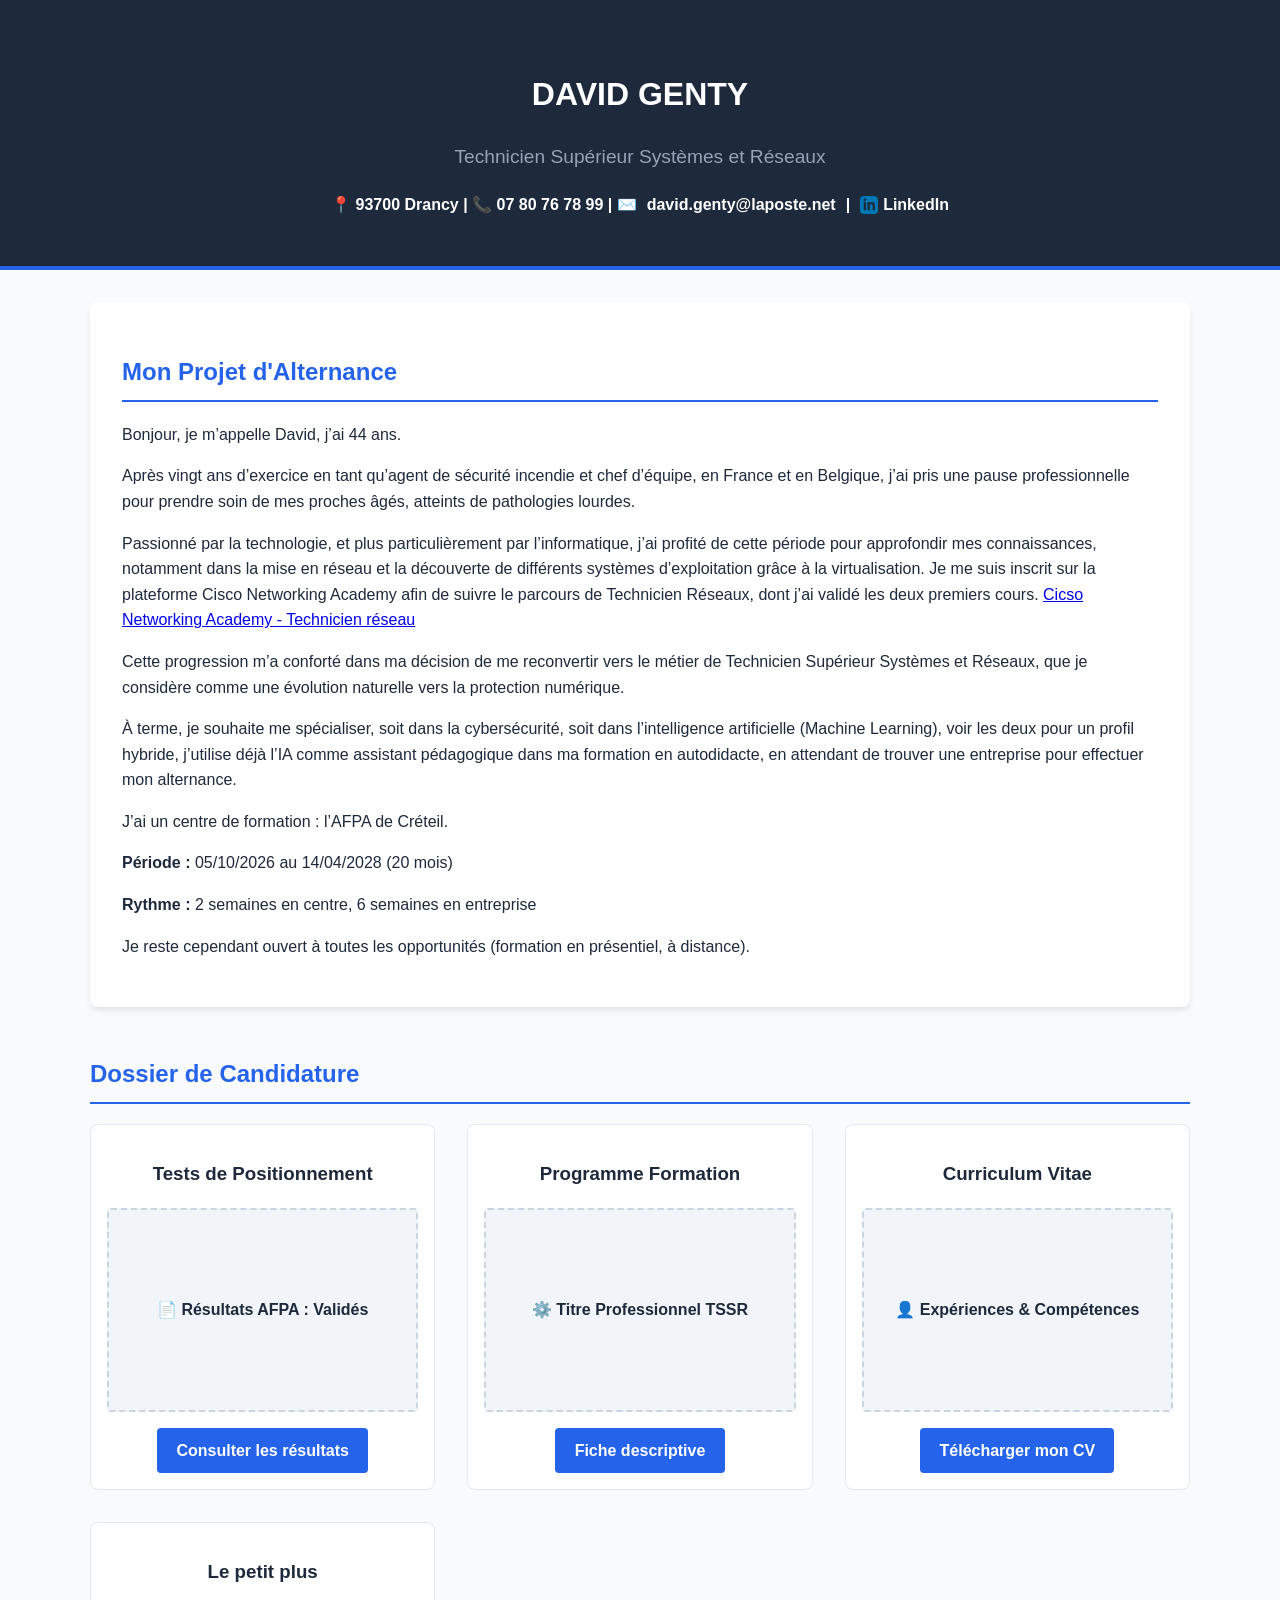
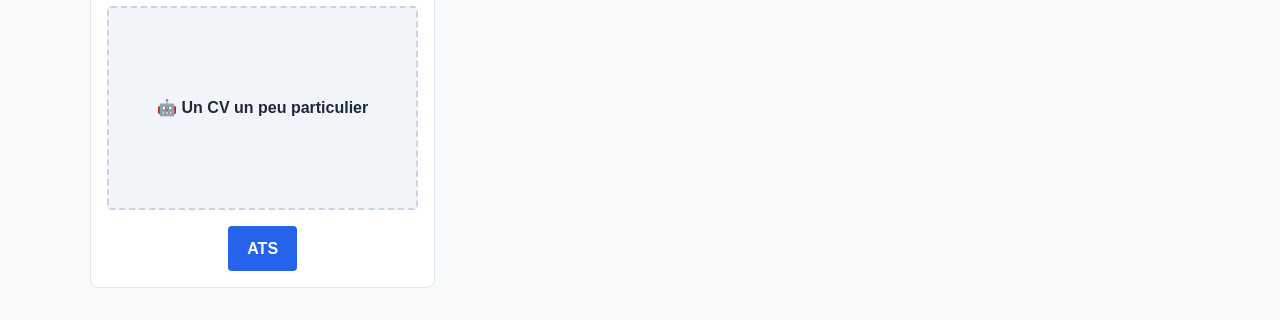
==== index.html @ 815acfaa "Update index.html" ====
<!DOCTYPE html>
<html lang="fr">
<head>
    <meta charset="UTF-8">
    <meta name="viewport" content="width=device-width, initial-scale=1.0">
    <title>David GENTY - Candidature Alternance TSSR</title>
    <style>
        :root {
            --primary: #2563eb;
            --dark: #1e293b;
            --light: #f8fafc;
            --accent: #10b981;
        }
        body { font-family: 'Segoe UI', sans-serif; background-color: var(--light); color: var(--dark); margin: 0; line-height: 1.6; }
        header { background: var(--dark); color: white; padding: 3rem 1rem; text-align: center; border-bottom: 4px solid var(--primary); }
        .container { max-width: 1100px; margin: auto; padding: 2rem; }
        .tagline { font-size: 1.2rem; color: #94a3b8; }
        
        .intro { background: white; padding: 2rem; border-radius: 8px; box-shadow: 0 4px 6px -1px rgba(0,0,0,0.1); margin-bottom: 3rem; }
        h2 { color: var(--primary); border-bottom: 2px solid var(--primary); padding-bottom: 0.5rem; }

        /* Section Documents */
        .docs-grid { display: grid; grid-template-columns: repeat(auto-fit, minmax(300px, 1fr)); gap: 2rem; }
        .doc-card { background: white; padding: 1rem; border-radius: 8px; border: 1px solid #e2e8f0; text-align: center; transition: transform 0.3s; }
        .doc-card:hover { transform: translateY(-5px); }
        .preview-box { background: #f1f5f9; height: 200px; display: flex; align-items: center; justify-content: center; margin-bottom: 1rem; border: 2px dashed #cbd5e1; border-radius: 4px; }
        .btn { display: inline-block; background: var(--primary); color: white; padding: 0.6rem 1.2rem; text-decoration: none; border-radius: 4px; font-weight: bold; }
        
        .contact-info { margin-top: 1rem; font-weight: bold; display: flex; align-items: center; justify-content: center; gap: 10px; flex-wrap: wrap; }
        .contact-info a { color: white; text-decoration: none; display: flex; align-items: center; gap: 5px; }
    </style>
</head>
<body>

<header>
    <h1>DAVID GENTY </h1>
    <p class="tagline">Technicien Supérieur Systèmes et Réseaux </p>
    <div class="contact-info">
        📍 93700 Drancy | 📞 07 80 76 78 99 | ✉️ <a href="mailto:david.genty@laposte.net">david.genty@laposte.net </a> | 
        <a href="https://www.linkedin.com/in/david-genty-343a67324" target="_blank">
            <svg xmlns="http://www.w3.org/2000/svg" width="18" height="18" viewBox="0 0 24 24" fill="#0077b5"><path d="M19 0h-14c-2.761 0-5 2.239-5 5v14c0 2.761 2.239 5 5 5h14c2.762 0 5-2.239 5-5v-14c0-2.761-2.238-5-5-5zm-11 19h-3v-11h3v11zm-1.5-12.268c-.966 0-1.75-.79-1.75-1.764s.784-1.764 1.75-1.764 1.75.79 1.75 1.764-.783 1.764-1.75 1.764zm13.5 12.268h-3v-5.604c0-3.368-4-3.113-4 0v5.604h-3v-11h3v1.765c1.396-2.586 7-2.777 7 2.476v6.759z"/></svg>
            LinkedIn
        </a>
    </div>
</header>

<div class="container">
    <section class="intro">
        <h2>Mon Projet d'Alternance</h2>
        <p>
           Bonjour, je m’appelle David, j’ai 44 ans. 
            <p>Après vingt ans d’exercice en tant qu’agent de sécurité incendie et chef d’équipe, en France et en Belgique, j’ai pris une pause professionnelle pour prendre soin de mes proches âgés, atteints de pathologies lourdes.</p>

            <p>Passionné par la technologie, et plus particulièrement par l’informatique, j’ai profité de cette période pour approfondir mes connaissances, notamment dans la mise en réseau et la découverte de différents systèmes d’exploitation grâce à la virtualisation.
            Je me suis inscrit sur la plateforme Cisco Networking Academy afin de suivre le parcours de Technicien Réseaux, dont j’ai validé les deux premiers cours. <a href="https://www.netacad.com/fr/career-paths/network-technician?courseLang=fr-FR" target="_blank">Cicso Networking Academy - Technicien réseau</a>
            <p>Cette progression m’a conforté dans ma décision de me reconvertir vers le métier de Technicien Supérieur Systèmes et Réseaux, que je considère comme une évolution naturelle vers la protection numérique.</p>

            <p>À terme, je souhaite me spécialiser, soit dans la cybersécurité, soit dans l’intelligence artificielle (Machine Learning), voir les deux pour un profil hybride, j’utilise déjà l’IA comme assistant pédagogique dans ma formation en autodidacte, en attendant de trouver une entreprise pour effectuer mon alternance.</p> 
            <p>J’ai un centre de formation : l’AFPA de Créteil.</p>
        </p>
        <p><strong>Période :</strong> 05/10/2026 au 14/04/2028 (20 mois) </p>
        <p><strong>Rythme :</strong> 2 semaines en centre, 6 semaines en entreprise </p>

        <p>Je reste cependant ouvert à toutes les opportunités (formation en présentiel, à distance).</p> 
        
    </section>

    <h2>Dossier de Candidature</h2>
    <div class="docs-grid">
        <div class="doc-card">
            <h3>Tests de Positionnement</h3>
            <div class="preview-box">
                <p>📄 <strong>Résultats AFPA : Validés</strong><br> </p>
            </div>
            <a href="Rapport_identification_compétences.pdf" class="btn">Consulter les résultats</a>
        </div>

        <div class="doc-card">
            <h3>Programme Formation</h3>
            <div class="preview-box">
                <p>⚙️ <strong>Titre Professionnel TSSR</strong><br></p>
            </div>
            <a href="FICHE_PRODUIT_ALTERNANCE_15616.pdf" class="btn">Fiche descriptive</a>
        </div>

        <div class="doc-card">
            <h3>Curriculum Vitae</h3>
            <div class="preview-box">
                <p>👤 <strong>Expériences & Compétences</strong><br></p>
            </div>
            <a href="CV_Genty_David.pdf" class="btn">Télécharger mon CV</a>
        </div>

        <div class="doc-card">
            <h3>Le petit plus</h3>
            <div class="preview-box">
                <p>🤖 <strong>Un CV un peu particulier</strong><br></p>
            </div>
            <a href="Cv_particulier.html" class="btn">ATS</a>
        </div>

    </div>
</div>

</body>
</html>
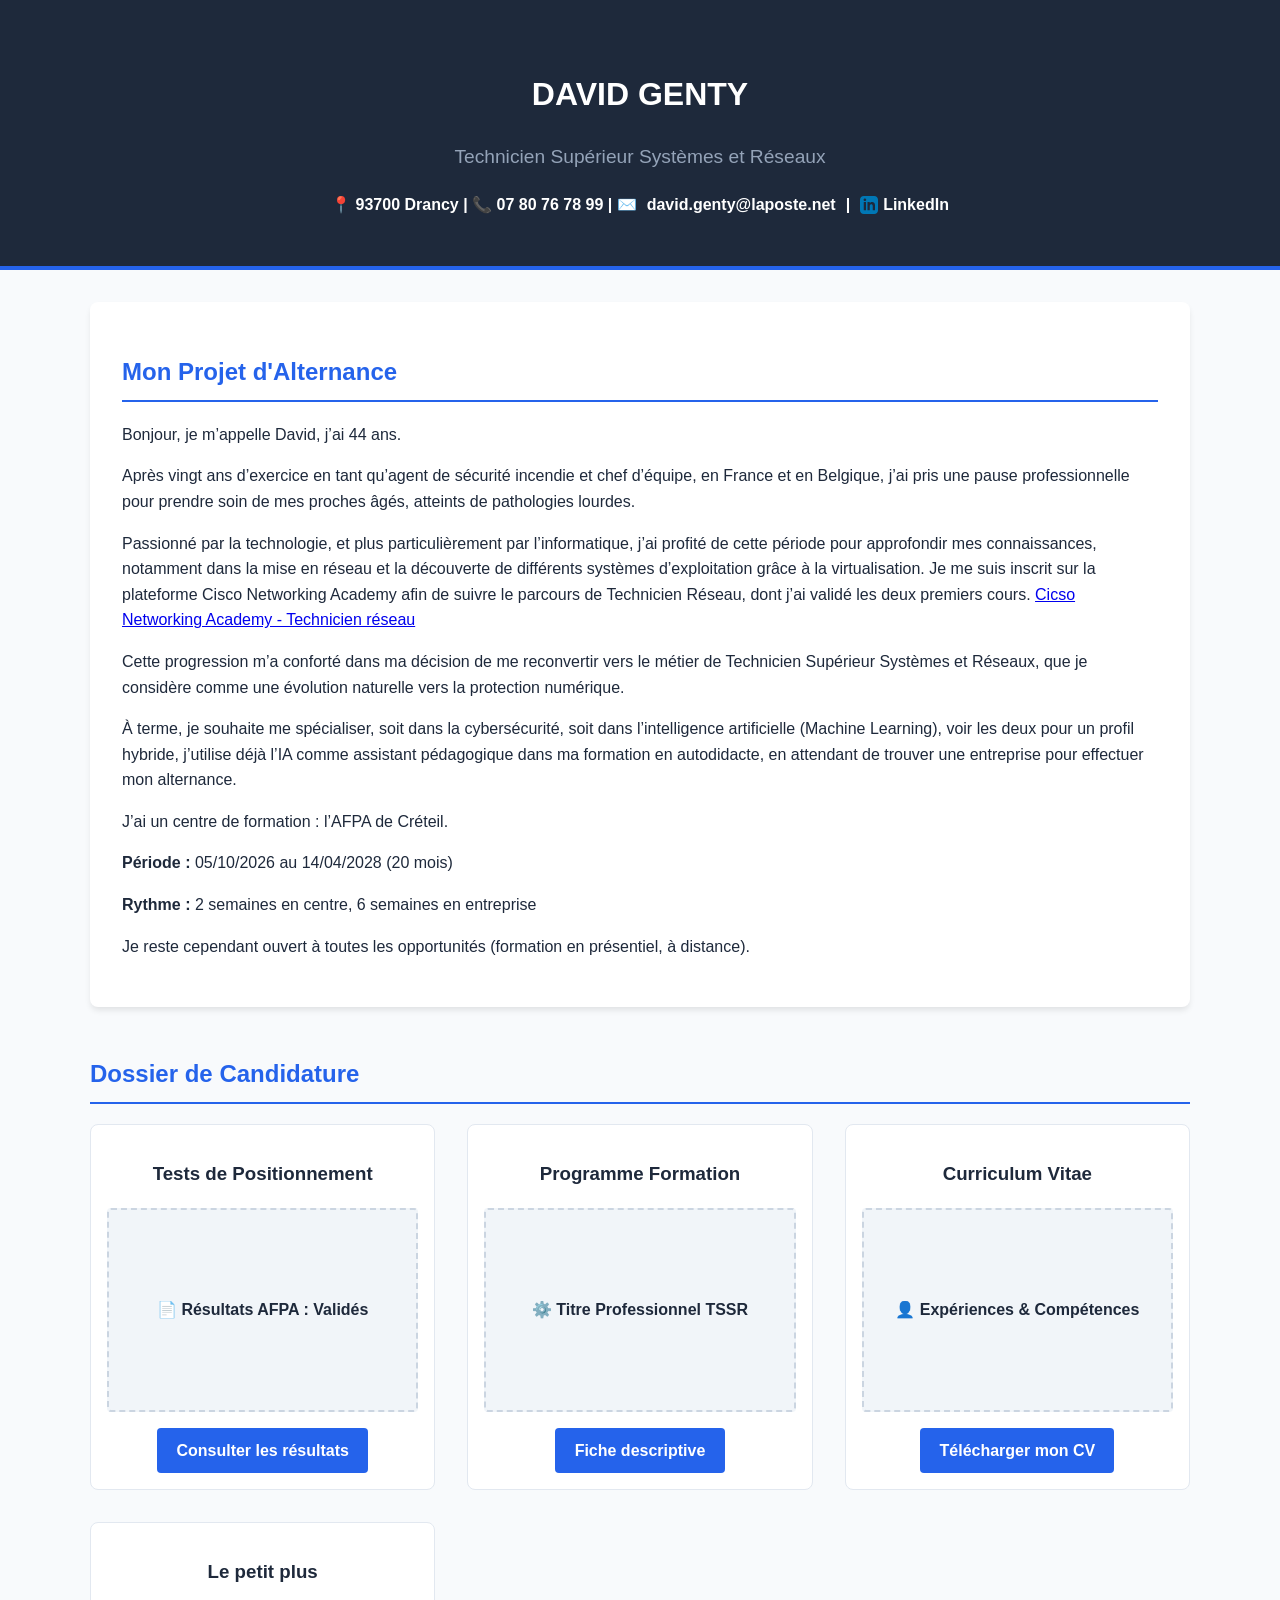
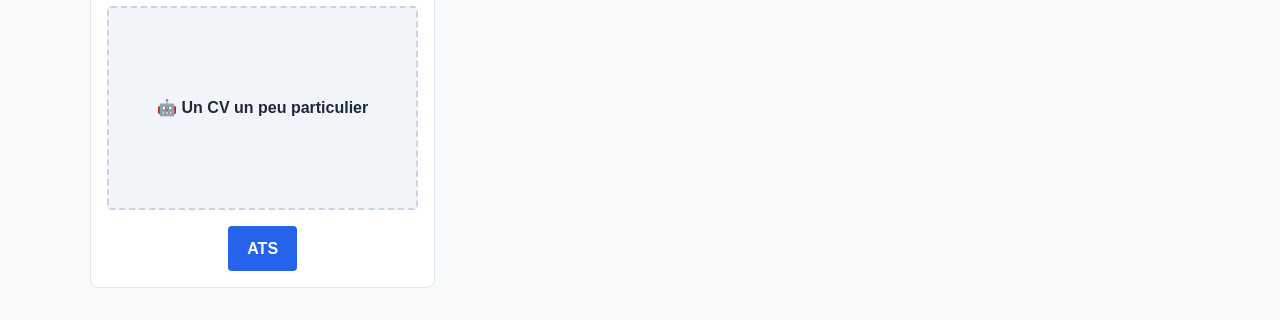
==== commit 04760935: "Fix HTML encoding issues in index.html" ====
--- a/index.html
+++ b/index.html
@@ -52,7 +52,7 @@
             <p>Après vingt ans d’exercice en tant qu’agent de sécurité incendie et chef d’équipe, en France et en Belgique, j’ai pris une pause professionnelle pour prendre soin de mes proches âgés, atteints de pathologies lourdes.</p>
 
             <p>Passionné par la technologie, et plus particulièrement par l’informatique, j’ai profité de cette période pour approfondir mes connaissances, notamment dans la mise en réseau et la découverte de différents systèmes d’exploitation grâce à la virtualisation.
-            Je me suis inscrit sur la plateforme Cisco Networking Academy afin de suivre le parcours de Technicien Réseaux, dont j’ai validé les deux premiers cours. <a href="https://www.netacad.com/fr/career-paths/network-technician?courseLang=fr-FR" target="_blank">Cicso Networking Academy - Technicien réseau</a>
+            Je me suis inscrit sur la plateforme Cisco Networking Academy afin de suivre le parcours de Technicien Réseau, dont j’ai validé les deux premiers cours. <a href="https://www.netacad.com/fr/career-paths/network-technician?courseLang=fr-FR" target="_blank">Cicso Networking Academy - Technicien réseau</a>
             <p>Cette progression m’a conforté dans ma décision de me reconvertir vers le métier de Technicien Supérieur Systèmes et Réseaux, que je considère comme une évolution naturelle vers la protection numérique.</p>
 
             <p>À terme, je souhaite me spécialiser, soit dans la cybersécurité, soit dans l’intelligence artificielle (Machine Learning), voir les deux pour un profil hybride, j’utilise déjà l’IA comme assistant pédagogique dans ma formation en autodidacte, en attendant de trouver une entreprise pour effectuer mon alternance.</p> 
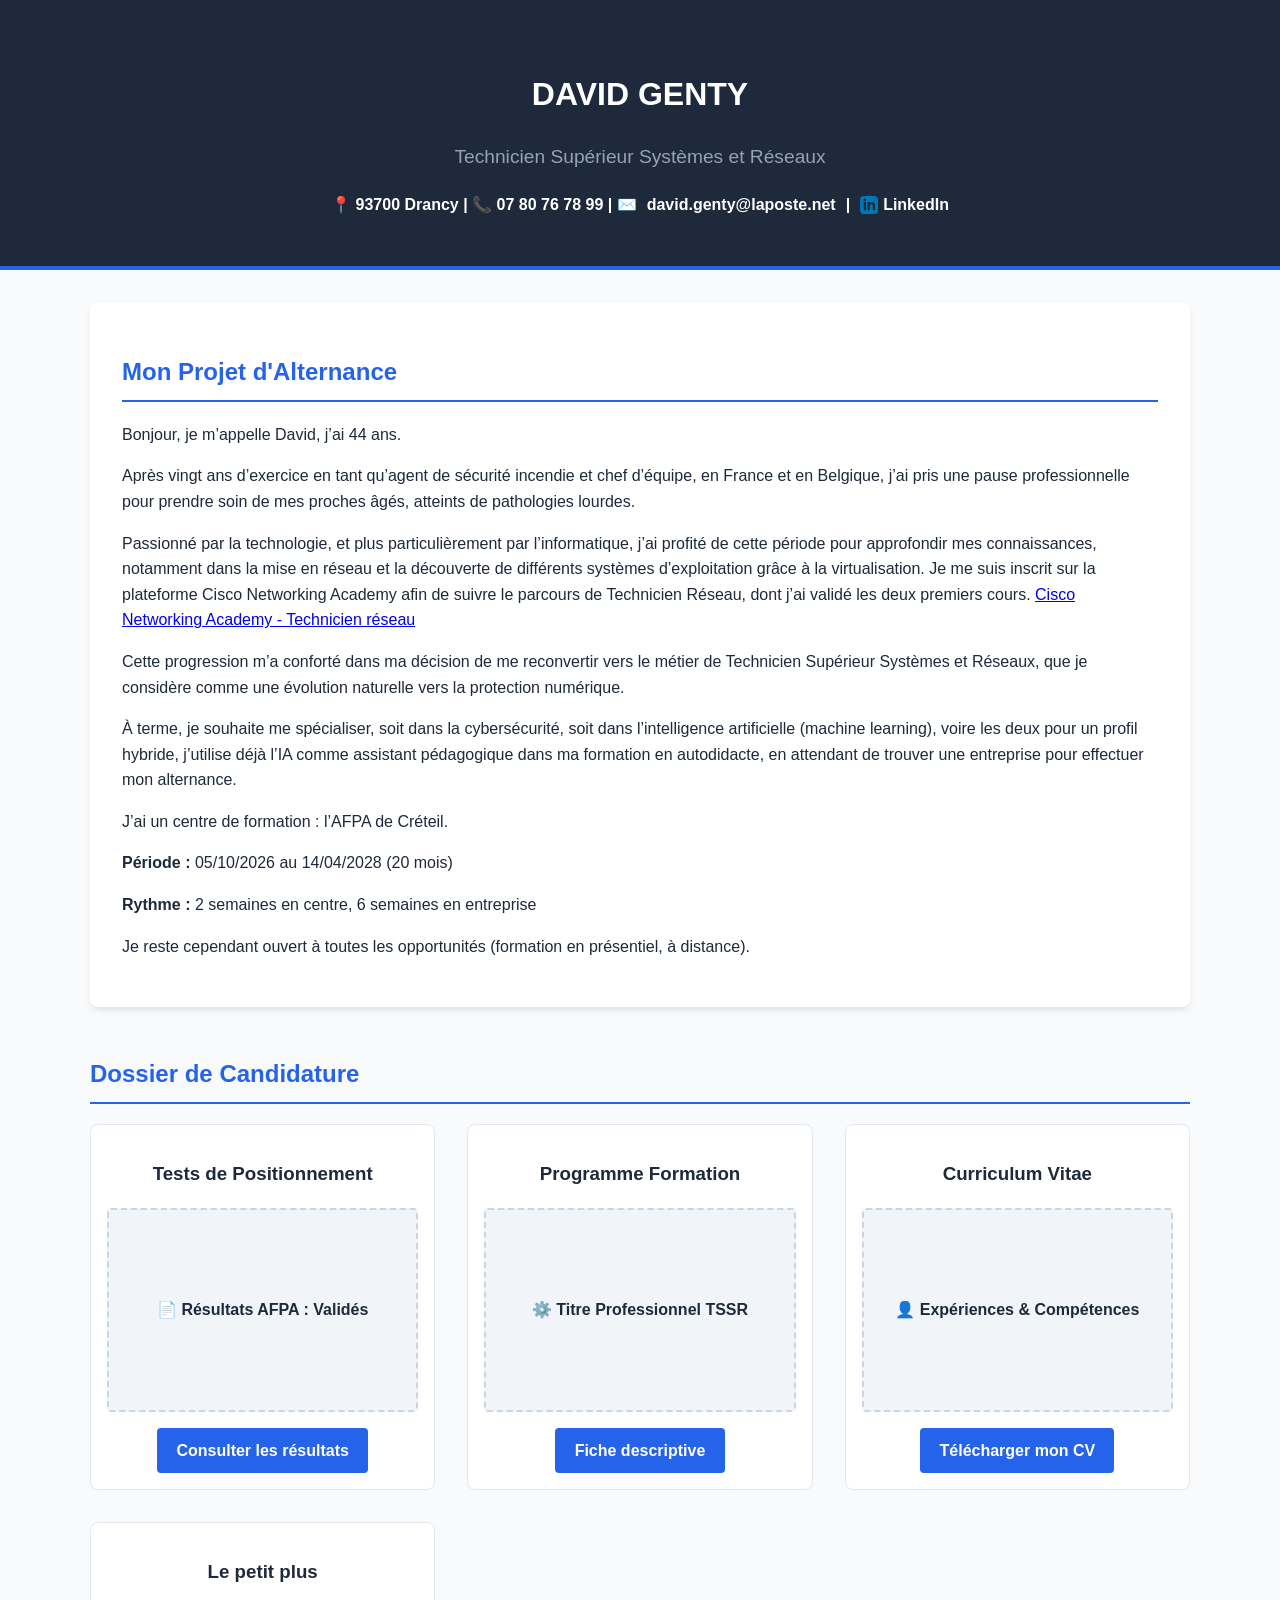
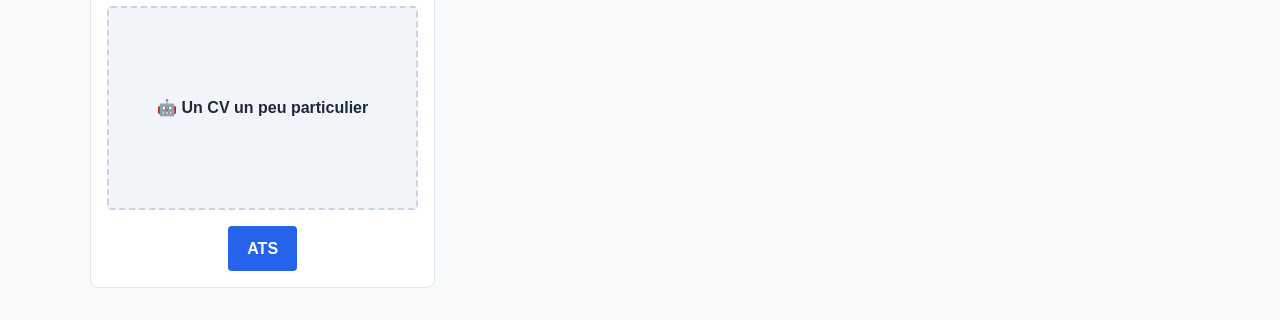
==== commit 16bb0395: "Update index.html" ====
--- a/index.html
+++ b/index.html
@@ -52,10 +52,10 @@
             <p>Après vingt ans d’exercice en tant qu’agent de sécurité incendie et chef d’équipe, en France et en Belgique, j’ai pris une pause professionnelle pour prendre soin de mes proches âgés, atteints de pathologies lourdes.</p>
 
             <p>Passionné par la technologie, et plus particulièrement par l’informatique, j’ai profité de cette période pour approfondir mes connaissances, notamment dans la mise en réseau et la découverte de différents systèmes d’exploitation grâce à la virtualisation.
-            Je me suis inscrit sur la plateforme Cisco Networking Academy afin de suivre le parcours de Technicien Réseau, dont j’ai validé les deux premiers cours. <a href="https://www.netacad.com/fr/career-paths/network-technician?courseLang=fr-FR" target="_blank">Cicso Networking Academy - Technicien réseau</a>
+            Je me suis inscrit sur la plateforme Cisco Networking Academy afin de suivre le parcours de Technicien Réseau, dont j’ai validé les deux premiers cours. <a href="https://www.netacad.com/fr/career-paths/network-technician?courseLang=fr-FR" target="_blank">Cisco Networking Academy - Technicien réseau</a>
             <p>Cette progression m’a conforté dans ma décision de me reconvertir vers le métier de Technicien Supérieur Systèmes et Réseaux, que je considère comme une évolution naturelle vers la protection numérique.</p>
 
-            <p>À terme, je souhaite me spécialiser, soit dans la cybersécurité, soit dans l’intelligence artificielle (Machine Learning), voir les deux pour un profil hybride, j’utilise déjà l’IA comme assistant pédagogique dans ma formation en autodidacte, en attendant de trouver une entreprise pour effectuer mon alternance.</p> 
+            <p>À terme, je souhaite me spécialiser, soit dans la cybersécurité, soit dans l’intelligence artificielle (machine learning), voire les deux pour un profil hybride, j’utilise déjà l’IA comme assistant pédagogique dans ma formation en autodidacte, en attendant de trouver une entreprise pour effectuer mon alternance.</p> 
             <p>J’ai un centre de formation : l’AFPA de Créteil.</p>
         </p>
         <p><strong>Période :</strong> 05/10/2026 au 14/04/2028 (20 mois) </p>
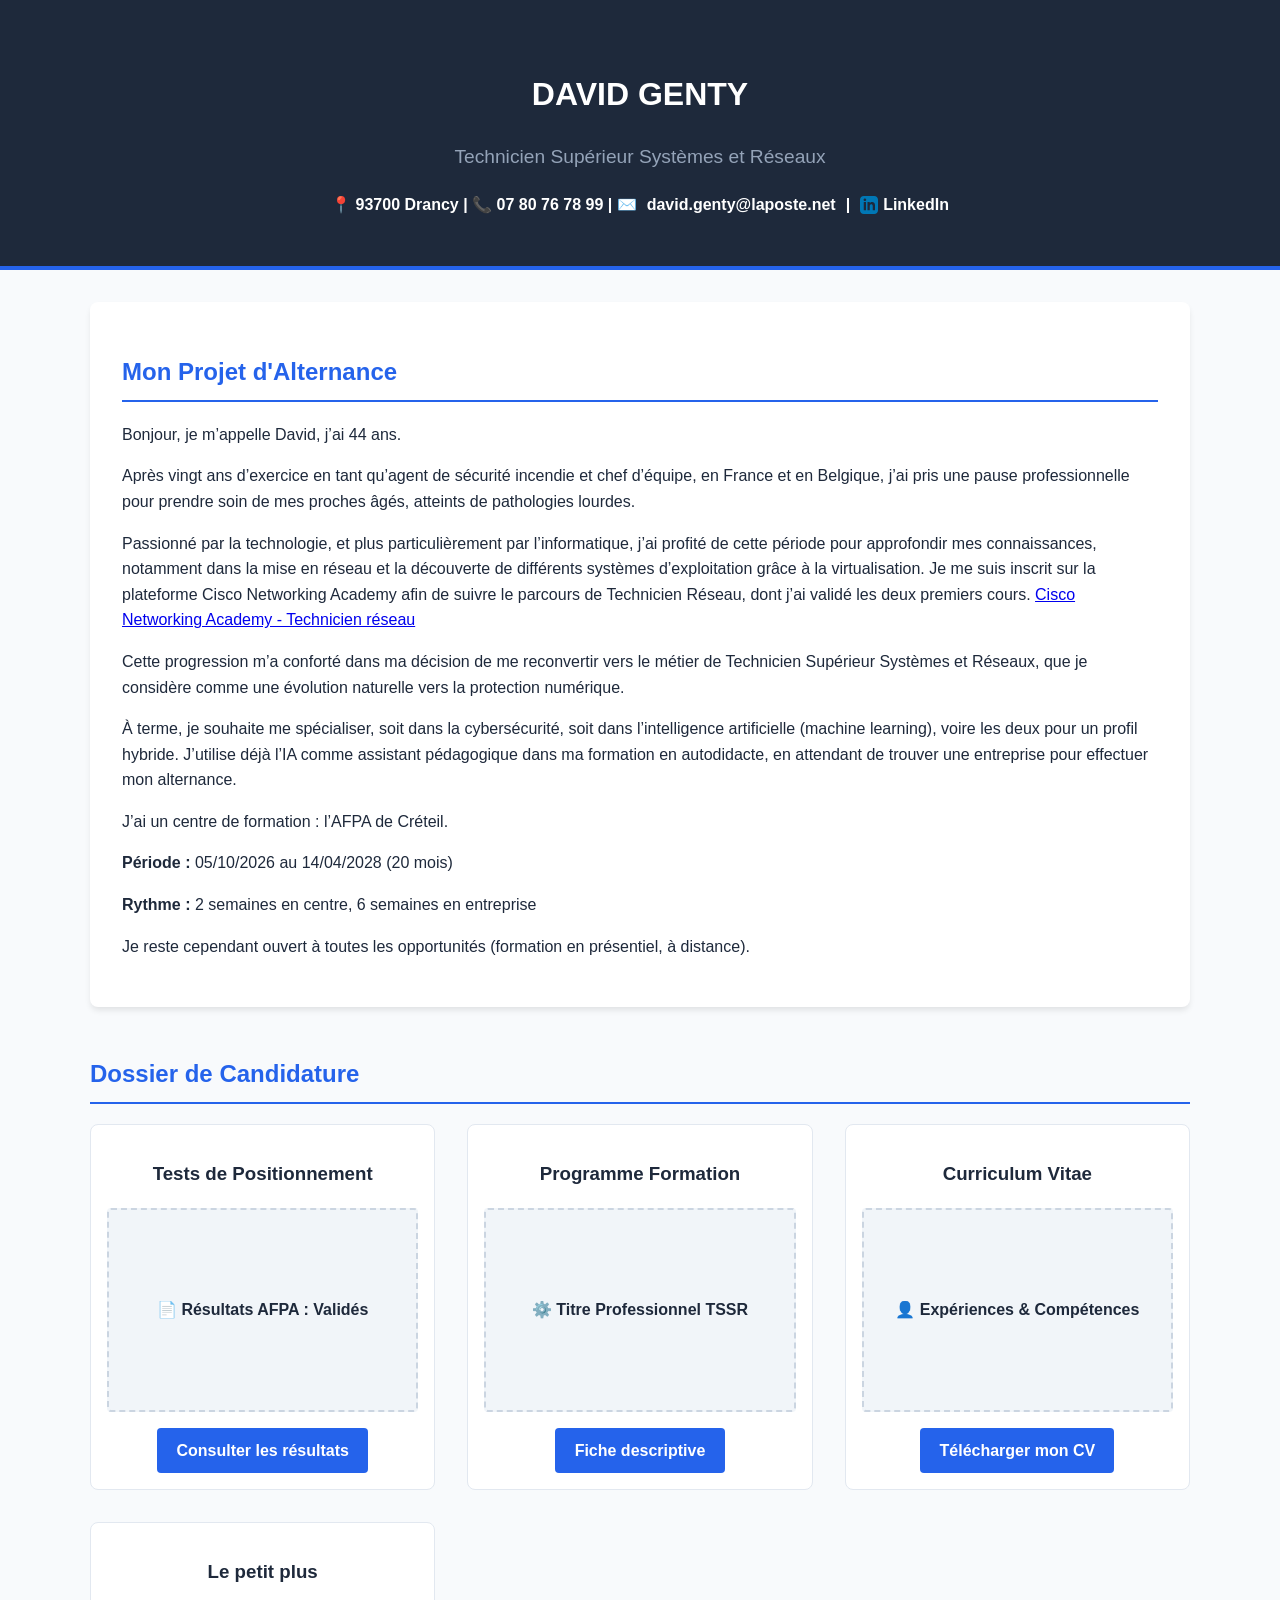
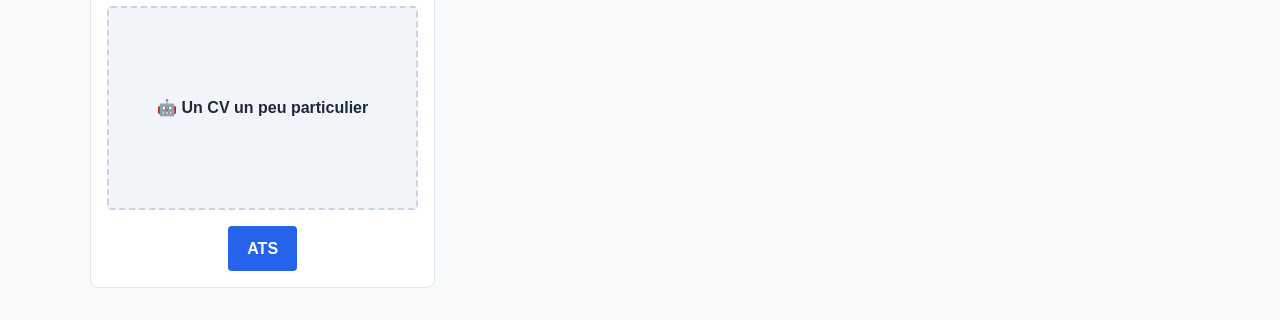
==== commit 176124ab: "Update index.html" ====
--- a/index.html
+++ b/index.html
@@ -55,7 +55,7 @@
             Je me suis inscrit sur la plateforme Cisco Networking Academy afin de suivre le parcours de Technicien Réseau, dont j’ai validé les deux premiers cours. <a href="https://www.netacad.com/fr/career-paths/network-technician?courseLang=fr-FR" target="_blank">Cisco Networking Academy - Technicien réseau</a>
             <p>Cette progression m’a conforté dans ma décision de me reconvertir vers le métier de Technicien Supérieur Systèmes et Réseaux, que je considère comme une évolution naturelle vers la protection numérique.</p>
 
-            <p>À terme, je souhaite me spécialiser, soit dans la cybersécurité, soit dans l’intelligence artificielle (machine learning), voire les deux pour un profil hybride, j’utilise déjà l’IA comme assistant pédagogique dans ma formation en autodidacte, en attendant de trouver une entreprise pour effectuer mon alternance.</p> 
+            <p>À terme, je souhaite me spécialiser, soit dans la cybersécurité, soit dans l’intelligence artificielle (machine learning), voire les deux pour un profil hybride. J’utilise déjà l’IA comme assistant pédagogique dans ma formation en autodidacte, en attendant de trouver une entreprise pour effectuer mon alternance.</p> 
             <p>J’ai un centre de formation : l’AFPA de Créteil.</p>
         </p>
         <p><strong>Période :</strong> 05/10/2026 au 14/04/2028 (20 mois) </p>
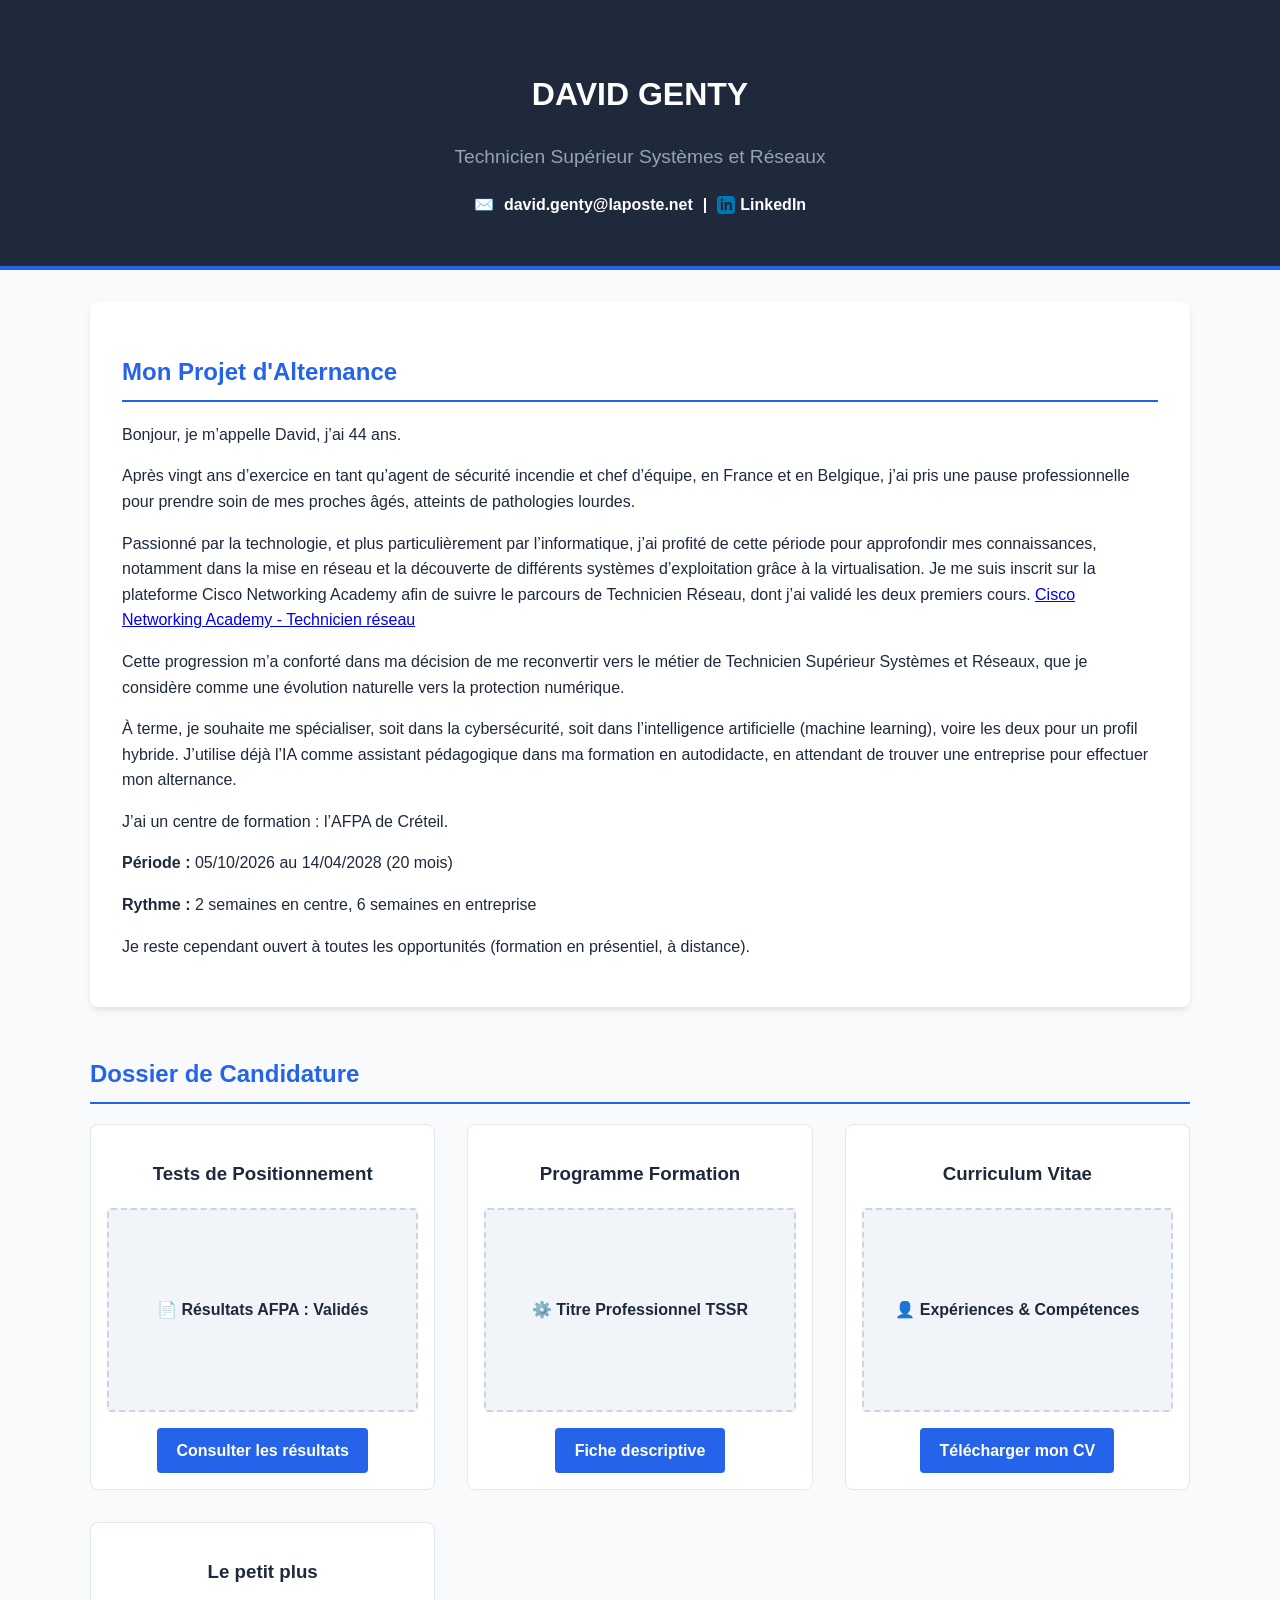
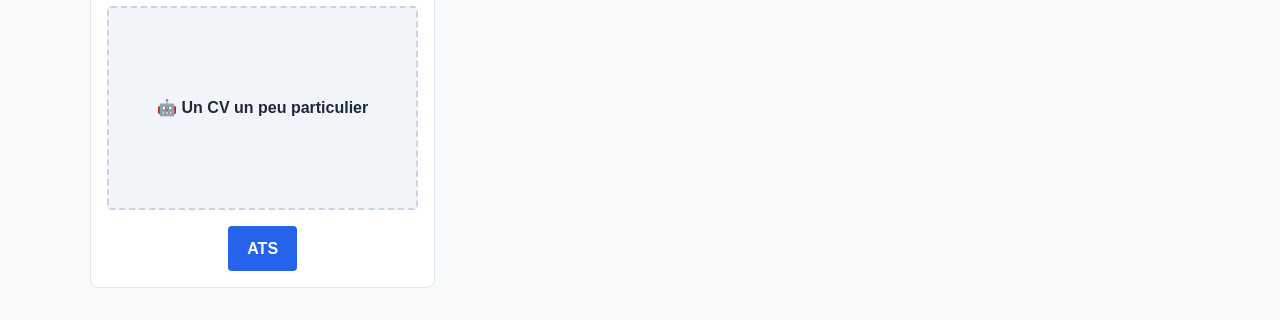
==== commit f30e6e02: "Update index.html" ====
--- a/index.html
+++ b/index.html
@@ -36,7 +36,7 @@
     <h1>DAVID GENTY </h1>
     <p class="tagline">Technicien Supérieur Systèmes et Réseaux </p>
     <div class="contact-info">
-        📍 93700 Drancy | 📞 07 80 76 78 99 | ✉️ <a href="mailto:david.genty@laposte.net">david.genty@laposte.net </a> | 
+    ✉️ <a href="mailto:david.genty@laposte.net">david.genty@laposte.net </a> | 
         <a href="https://www.linkedin.com/in/david-genty-343a67324" target="_blank">
             <svg xmlns="http://www.w3.org/2000/svg" width="18" height="18" viewBox="0 0 24 24" fill="#0077b5"><path d="M19 0h-14c-2.761 0-5 2.239-5 5v14c0 2.761 2.239 5 5 5h14c2.762 0 5-2.239 5-5v-14c0-2.761-2.238-5-5-5zm-11 19h-3v-11h3v11zm-1.5-12.268c-.966 0-1.75-.79-1.75-1.764s.784-1.764 1.75-1.764 1.75.79 1.75 1.764-.783 1.764-1.75 1.764zm13.5 12.268h-3v-5.604c0-3.368-4-3.113-4 0v5.604h-3v-11h3v1.765c1.396-2.586 7-2.777 7 2.476v6.759z"/></svg>
             LinkedIn
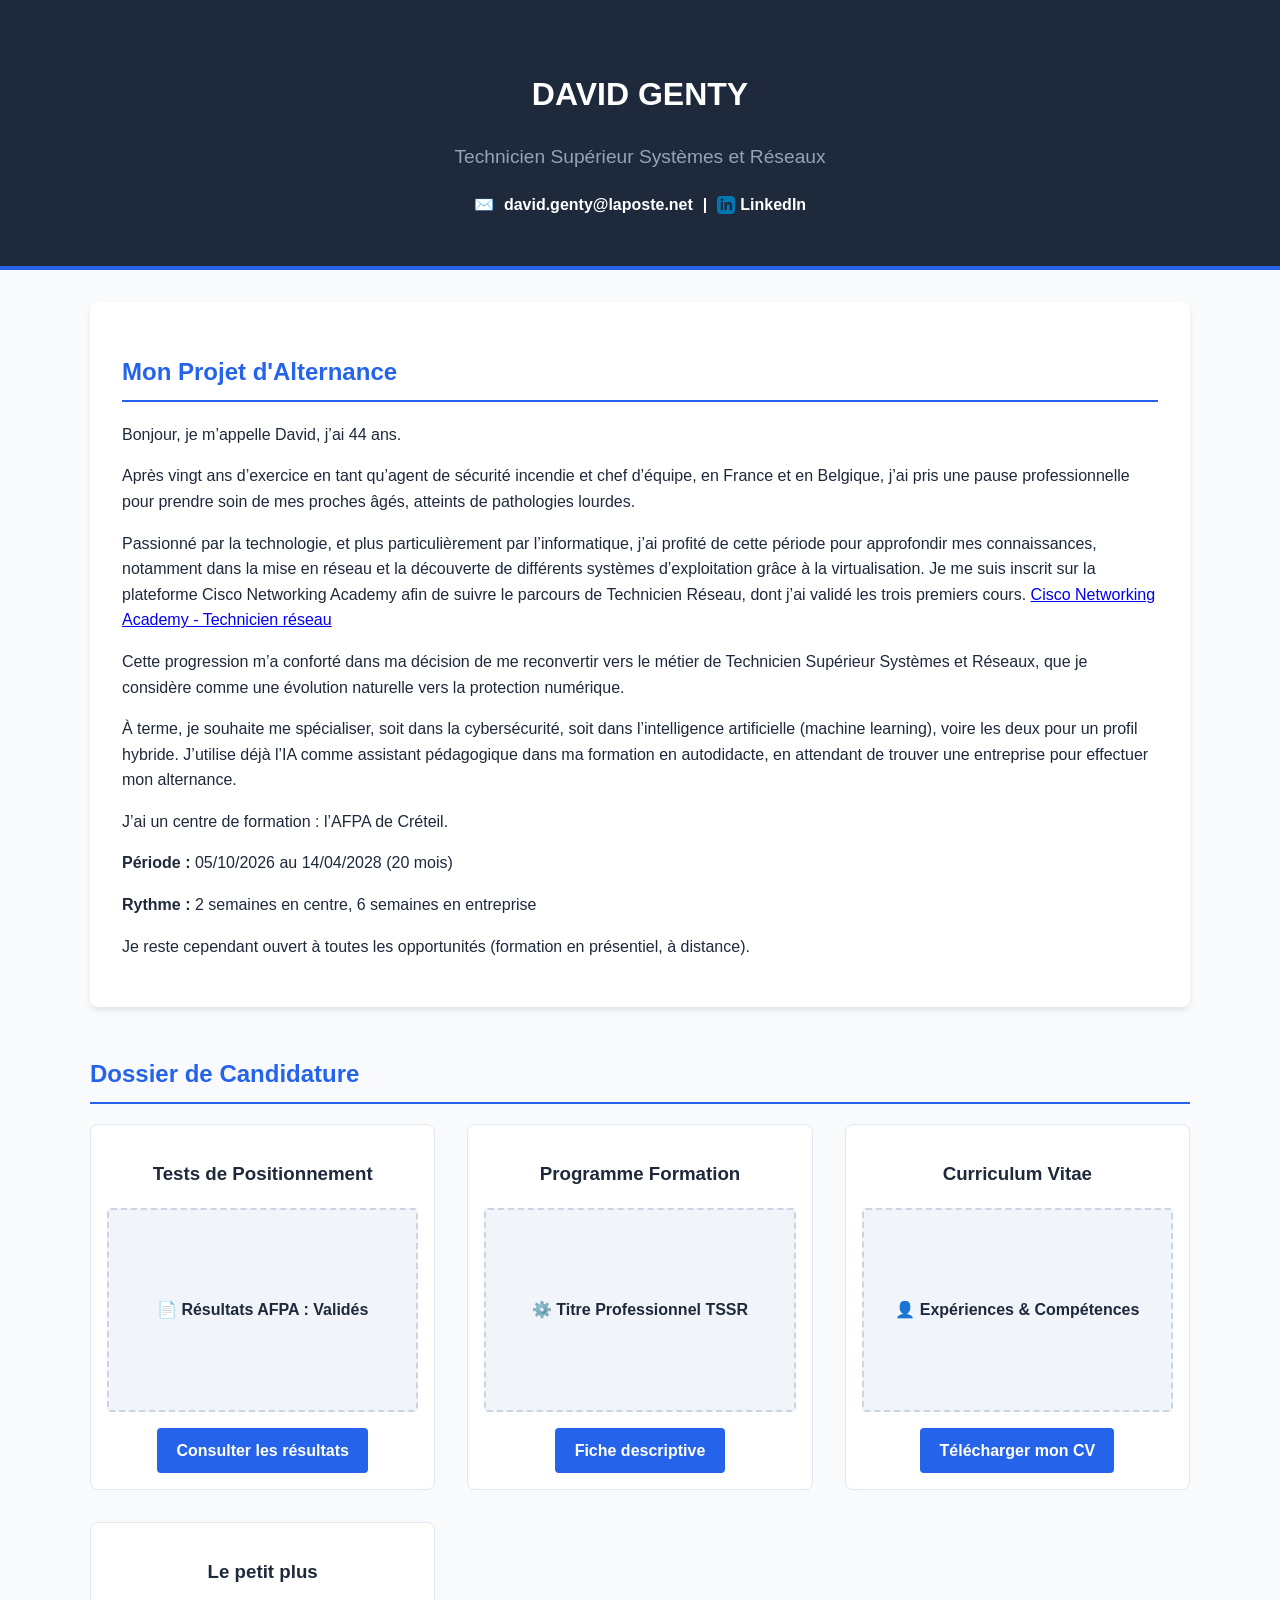
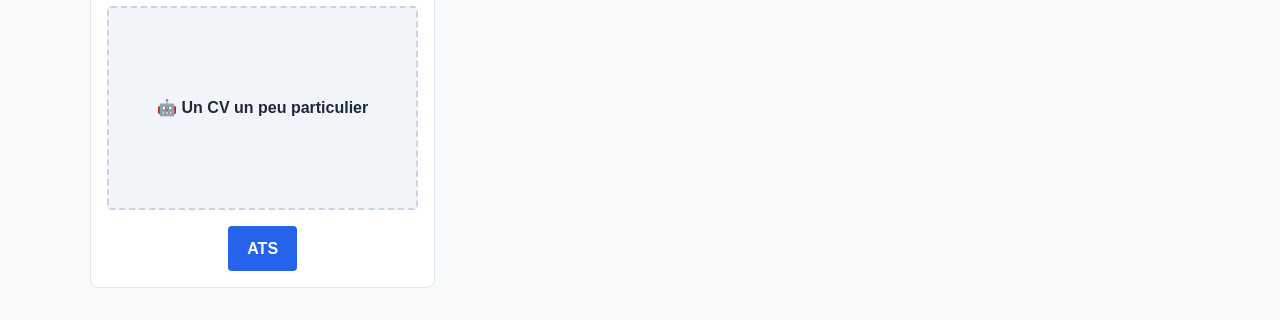
==== commit d0bcc972: "Update index.html" ====
--- a/index.html
+++ b/index.html
@@ -52,7 +52,7 @@
             <p>Après vingt ans d’exercice en tant qu’agent de sécurité incendie et chef d’équipe, en France et en Belgique, j’ai pris une pause professionnelle pour prendre soin de mes proches âgés, atteints de pathologies lourdes.</p>
 
             <p>Passionné par la technologie, et plus particulièrement par l’informatique, j’ai profité de cette période pour approfondir mes connaissances, notamment dans la mise en réseau et la découverte de différents systèmes d’exploitation grâce à la virtualisation.
-            Je me suis inscrit sur la plateforme Cisco Networking Academy afin de suivre le parcours de Technicien Réseau, dont j’ai validé les deux premiers cours. <a href="https://www.netacad.com/fr/career-paths/network-technician?courseLang=fr-FR" target="_blank">Cisco Networking Academy - Technicien réseau</a>
+            Je me suis inscrit sur la plateforme Cisco Networking Academy afin de suivre le parcours de Technicien Réseau, dont j’ai validé les trois premiers cours. <a href="https://www.netacad.com/fr/career-paths/network-technician?courseLang=fr-FR" target="_blank">Cisco Networking Academy - Technicien réseau</a>
             <p>Cette progression m’a conforté dans ma décision de me reconvertir vers le métier de Technicien Supérieur Systèmes et Réseaux, que je considère comme une évolution naturelle vers la protection numérique.</p>
 
             <p>À terme, je souhaite me spécialiser, soit dans la cybersécurité, soit dans l’intelligence artificielle (machine learning), voire les deux pour un profil hybride. J’utilise déjà l’IA comme assistant pédagogique dans ma formation en autodidacte, en attendant de trouver une entreprise pour effectuer mon alternance.</p> 
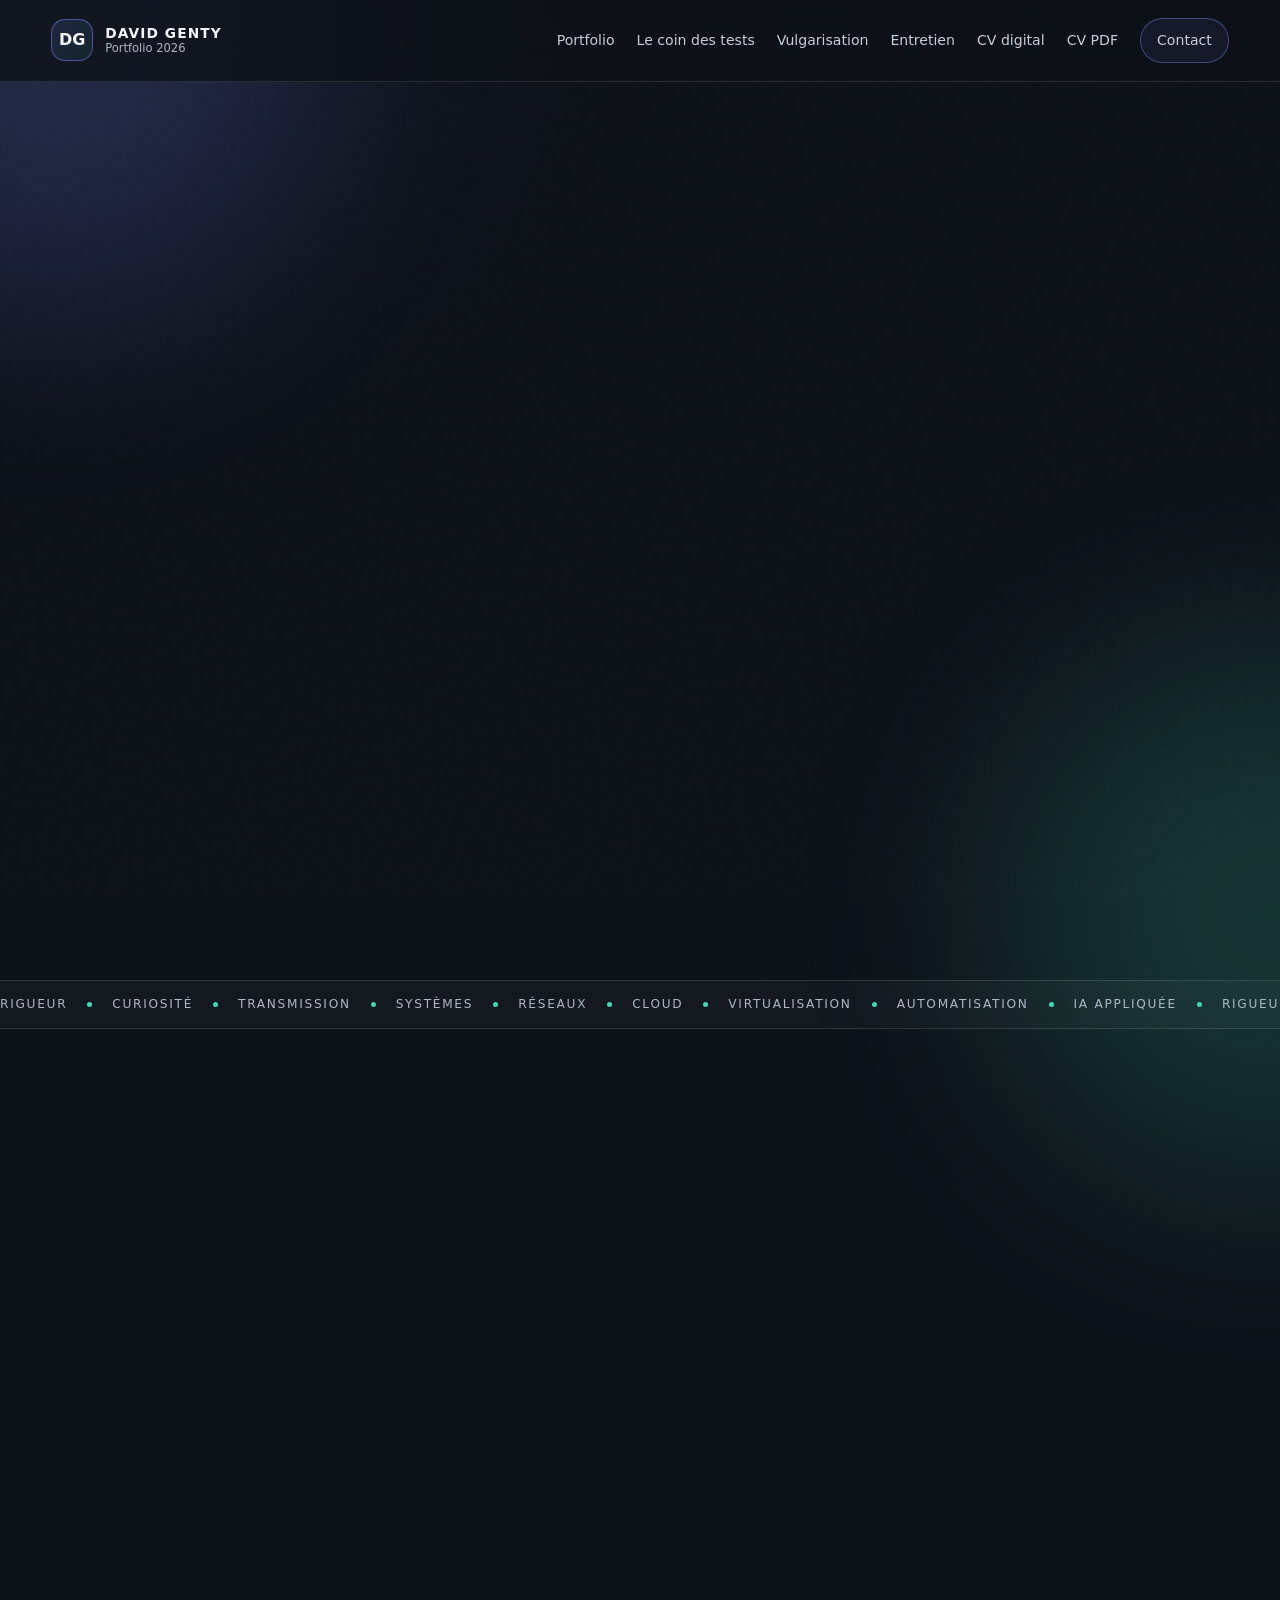
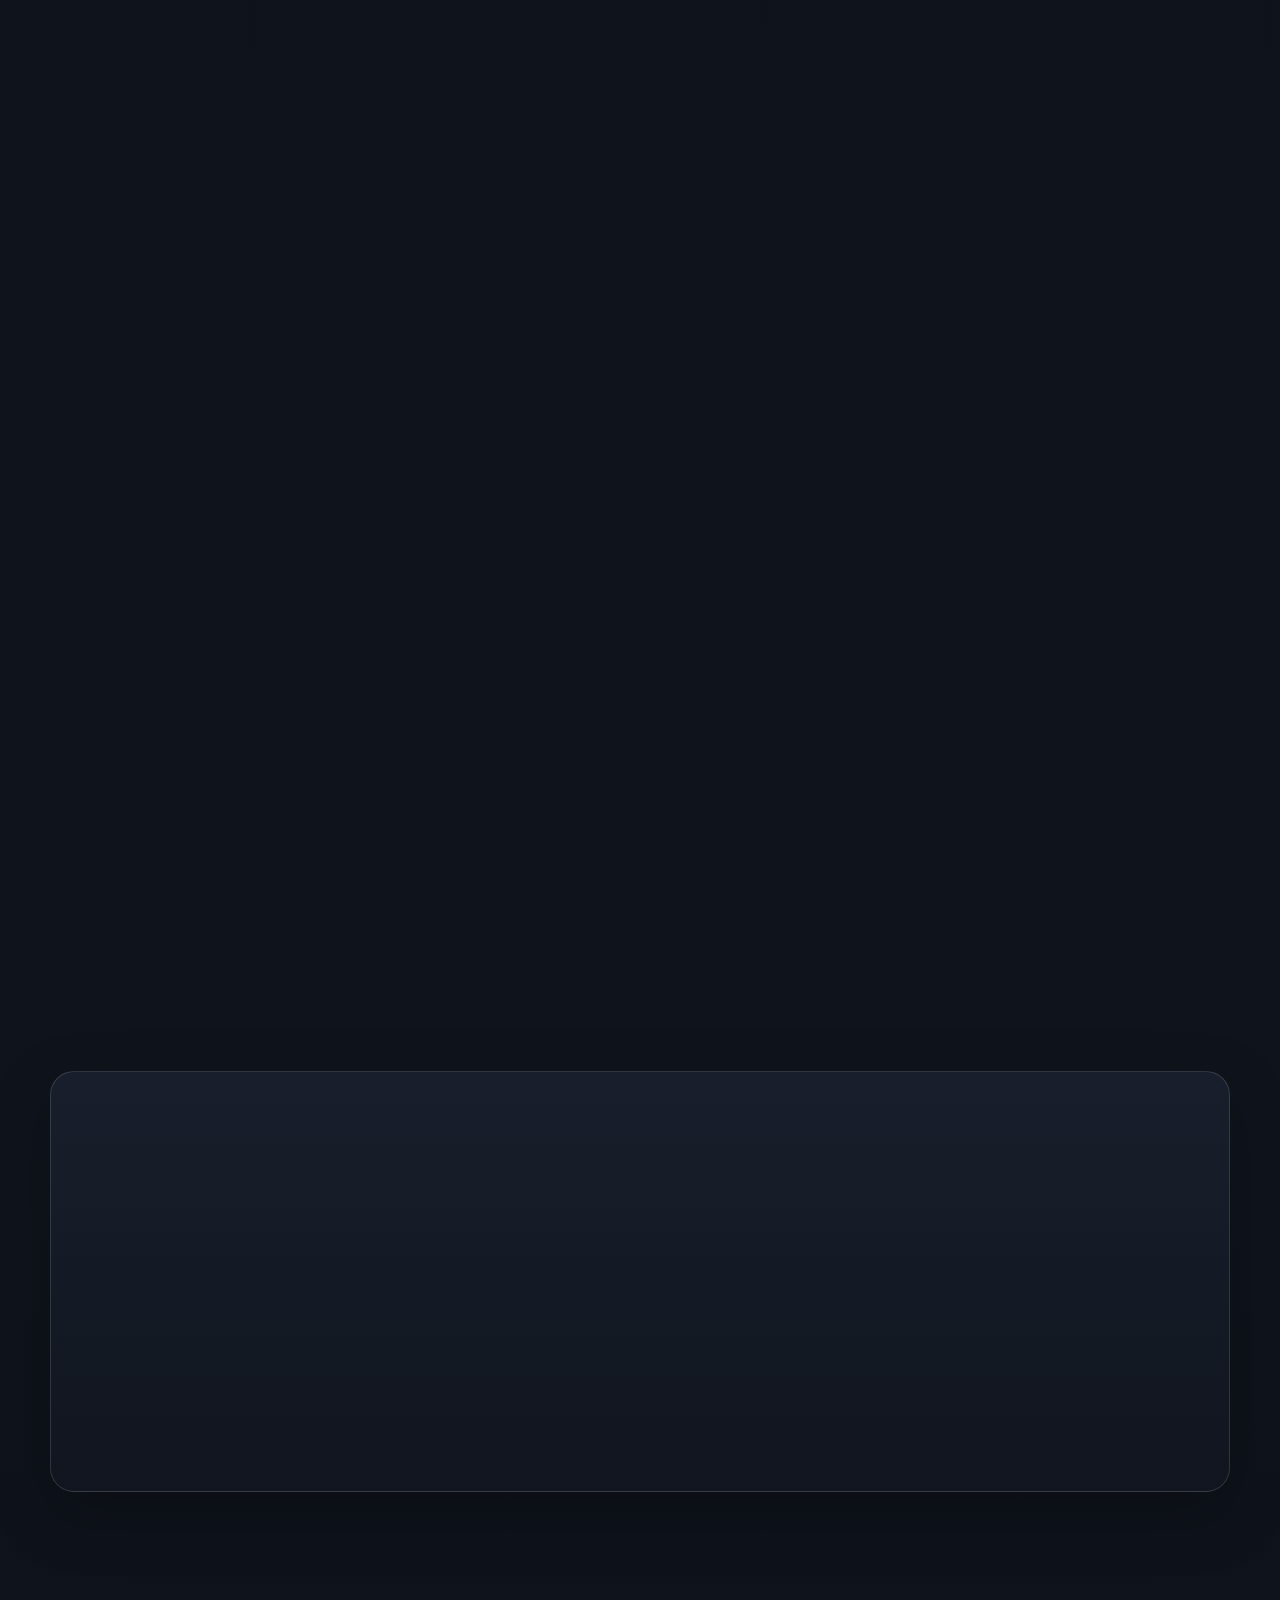
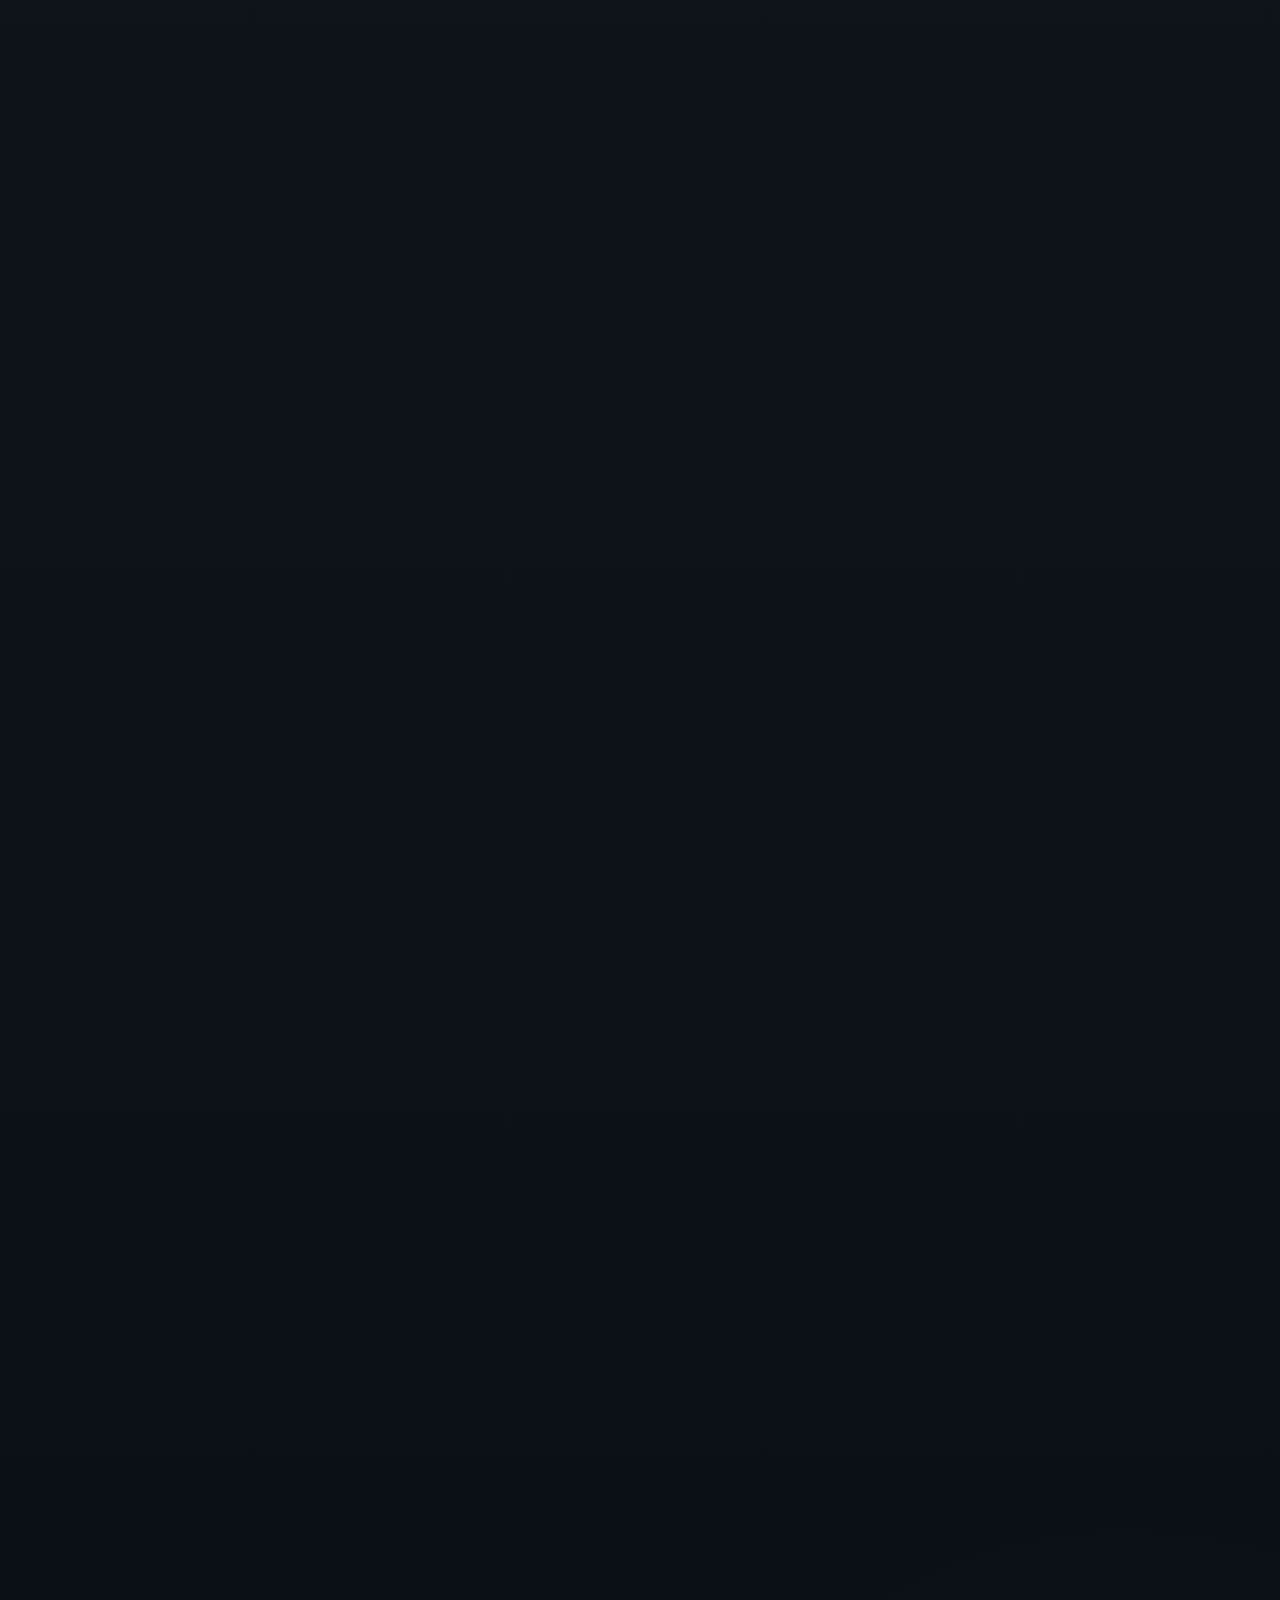
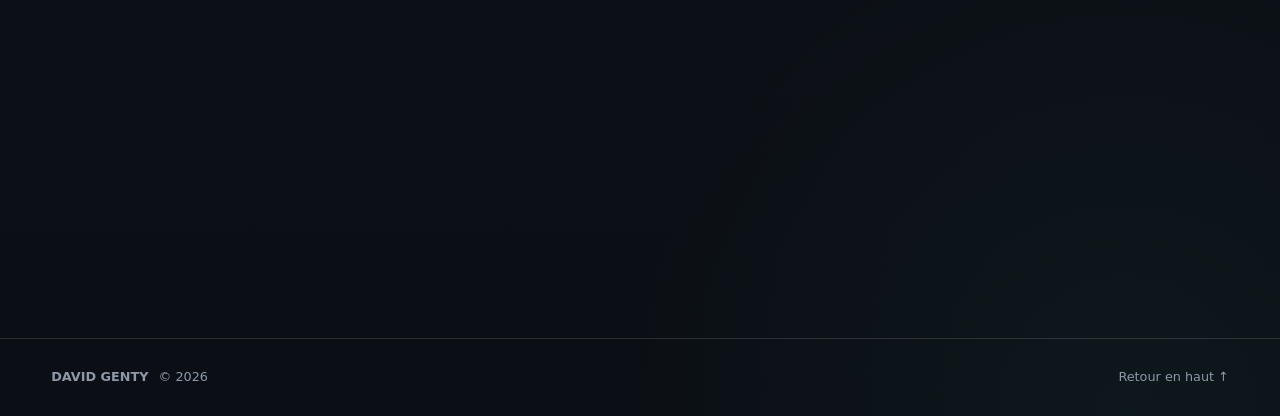
==== commit 8243aed0: "Reporte les correctifs locaux validés et la finition Dark Premium" ====
--- a/index.html
+++ b/index.html
@@ -1,106 +1,358 @@
-<!DOCTYPE html>
-<html lang="fr">
-<head>
-    <meta charset="UTF-8">
-    <meta name="viewport" content="width=device-width, initial-scale=1.0">
-    <title>David GENTY - Candidature Alternance TSSR</title>
-    <style>
-        :root {
-            --primary: #2563eb;
-            --dark: #1e293b;
-            --light: #f8fafc;
-            --accent: #10b981;
-        }
-        body { font-family: 'Segoe UI', sans-serif; background-color: var(--light); color: var(--dark); margin: 0; line-height: 1.6; }
-        header { background: var(--dark); color: white; padding: 3rem 1rem; text-align: center; border-bottom: 4px solid var(--primary); }
-        .container { max-width: 1100px; margin: auto; padding: 2rem; }
-        .tagline { font-size: 1.2rem; color: #94a3b8; }
-        
-        .intro { background: white; padding: 2rem; border-radius: 8px; box-shadow: 0 4px 6px -1px rgba(0,0,0,0.1); margin-bottom: 3rem; }
-        h2 { color: var(--primary); border-bottom: 2px solid var(--primary); padding-bottom: 0.5rem; }
-
-        /* Section Documents */
-        .docs-grid { display: grid; grid-template-columns: repeat(auto-fit, minmax(300px, 1fr)); gap: 2rem; }
-        .doc-card { background: white; padding: 1rem; border-radius: 8px; border: 1px solid #e2e8f0; text-align: center; transition: transform 0.3s; }
-        .doc-card:hover { transform: translateY(-5px); }
-        .preview-box { background: #f1f5f9; height: 200px; display: flex; align-items: center; justify-content: center; margin-bottom: 1rem; border: 2px dashed #cbd5e1; border-radius: 4px; }
-        .btn { display: inline-block; background: var(--primary); color: white; padding: 0.6rem 1.2rem; text-decoration: none; border-radius: 4px; font-weight: bold; }
-        
-        .contact-info { margin-top: 1rem; font-weight: bold; display: flex; align-items: center; justify-content: center; gap: 10px; flex-wrap: wrap; }
-        .contact-info a { color: white; text-decoration: none; display: flex; align-items: center; gap: 5px; }
-    </style>
-</head>
-<body>
-
-<header>
-    <h1>DAVID GENTY </h1>
-    <p class="tagline">Technicien Supérieur Systèmes et Réseaux </p>
-    <div class="contact-info">
-    ✉️ <a href="mailto:david.genty@laposte.net">david.genty@laposte.net </a> | 
-        <a href="https://www.linkedin.com/in/david-genty-343a67324" target="_blank">
-            <svg xmlns="http://www.w3.org/2000/svg" width="18" height="18" viewBox="0 0 24 24" fill="#0077b5"><path d="M19 0h-14c-2.761 0-5 2.239-5 5v14c0 2.761 2.239 5 5 5h14c2.762 0 5-2.239 5-5v-14c0-2.761-2.238-5-5-5zm-11 19h-3v-11h3v11zm-1.5-12.268c-.966 0-1.75-.79-1.75-1.764s.784-1.764 1.75-1.764 1.75.79 1.75 1.764-.783 1.764-1.75 1.764zm13.5 12.268h-3v-5.604c0-3.368-4-3.113-4 0v5.604h-3v-11h3v1.765c1.396-2.586 7-2.777 7 2.476v6.759z"/></svg>
-            LinkedIn
-        </a>
-    </div>
-</header>
-
-<div class="container">
-    <section class="intro">
-        <h2>Mon Projet d'Alternance</h2>
-        <p>
-           Bonjour, je m’appelle David, j’ai 44 ans. 
-            <p>Après vingt ans d’exercice en tant qu’agent de sécurité incendie et chef d’équipe, en France et en Belgique, j’ai pris une pause professionnelle pour prendre soin de mes proches âgés, atteints de pathologies lourdes.</p>
-
-            <p>Passionné par la technologie, et plus particulièrement par l’informatique, j’ai profité de cette période pour approfondir mes connaissances, notamment dans la mise en réseau et la découverte de différents systèmes d’exploitation grâce à la virtualisation.
-            Je me suis inscrit sur la plateforme Cisco Networking Academy afin de suivre le parcours de Technicien Réseau, dont j’ai validé les trois premiers cours. <a href="https://www.netacad.com/fr/career-paths/network-technician?courseLang=fr-FR" target="_blank">Cisco Networking Academy - Technicien réseau</a>
-            <p>Cette progression m’a conforté dans ma décision de me reconvertir vers le métier de Technicien Supérieur Systèmes et Réseaux, que je considère comme une évolution naturelle vers la protection numérique.</p>
-
-            <p>À terme, je souhaite me spécialiser, soit dans la cybersécurité, soit dans l’intelligence artificielle (machine learning), voire les deux pour un profil hybride. J’utilise déjà l’IA comme assistant pédagogique dans ma formation en autodidacte, en attendant de trouver une entreprise pour effectuer mon alternance.</p> 
-            <p>J’ai un centre de formation : l’AFPA de Créteil.</p>
-        </p>
-        <p><strong>Période :</strong> 05/10/2026 au 14/04/2028 (20 mois) </p>
-        <p><strong>Rythme :</strong> 2 semaines en centre, 6 semaines en entreprise </p>
-
-        <p>Je reste cependant ouvert à toutes les opportunités (formation en présentiel, à distance).</p> 
-        
-    </section>
-
-    <h2>Dossier de Candidature</h2>
-    <div class="docs-grid">
-        <div class="doc-card">
-            <h3>Tests de Positionnement</h3>
-            <div class="preview-box">
-                <p>📄 <strong>Résultats AFPA : Validés</strong><br> </p>
-            </div>
-            <a href="Rapport_identification_compétences.pdf" class="btn">Consulter les résultats</a>
-        </div>
-
-        <div class="doc-card">
-            <h3>Programme Formation</h3>
-            <div class="preview-box">
-                <p>⚙️ <strong>Titre Professionnel TSSR</strong><br></p>
-            </div>
-            <a href="FICHE_PRODUIT_ALTERNANCE_15616.pdf" class="btn">Fiche descriptive</a>
-        </div>
-
-        <div class="doc-card">
-            <h3>Curriculum Vitae</h3>
-            <div class="preview-box">
-                <p>👤 <strong>Expériences & Compétences</strong><br></p>
-            </div>
-            <a href="CV_Genty_David.pdf" class="btn">Télécharger mon CV</a>
-        </div>
-
-        <div class="doc-card">
-            <h3>Le petit plus</h3>
-            <div class="preview-box">
-                <p>🤖 <strong>Un CV un peu particulier</strong><br></p>
-            </div>
-            <a href="Cv_particulier.html" class="btn">ATS</a>
-        </div>
-
-    </div>
-</div>
-
-</body>
-</html>
+<!DOCTYPE html>
+<html lang="fr">
+<head>
+  <meta charset="UTF-8" />
+  <meta name="viewport" content="width=device-width, initial-scale=1.0" />
+  <meta name="description" content="Portfolio de David Genty — systèmes, réseaux, automatisation et intelligence artificielle appliquée." />
+  <meta name="theme-color" content="#090b10" />
+  <title>David Genty — Systèmes · Réseaux · Automatisation · IA</title>
+  <link rel="stylesheet" href="styles.css" />
+  <script async src="https://tally.so/widgets/embed.js"></script>
+</head>
+<body class="portfolio-page">
+  <div class="ambient ambient-one" aria-hidden="true"></div>
+  <div class="ambient ambient-two" aria-hidden="true"></div>
+  <div class="noise" aria-hidden="true"></div>
+
+  <header class="site-header" id="top">
+    <a class="brand" href="#top" aria-label="Accueil David Genty">
+      <span class="brand-mark">DG</span>
+      <span class="brand-copy">
+        <strong>DAVID GENTY</strong>
+        <small>Portfolio 2026</small>
+      </span>
+    </a>
+
+    <button class="nav-toggle" aria-label="Ouvrir le menu" aria-expanded="false">
+      <span></span><span></span>
+    </button>
+
+    <nav class="main-nav" aria-label="Navigation principale">
+        <a href="#top">Portfolio</a>
+      <a href="le-coin-des-tests.html">Le coin des tests</a>
+      <a href="vulgarisation/index.html">Vulgarisation</a>
+      <a href="interview.html">Entretien</a>
+      <a href="cv.html">CV digital</a>
+      <a href="cv-pdf.html">CV PDF</a>
+      <a class="nav-cta" href="#contact">Contact</a>
+    </nav>
+  </header>
+
+  <main>
+    <section class="hero section-shell" aria-labelledby="hero-title">
+      <div class="hero-copy reveal">
+        <p class="eyebrow"><span></span> Systèmes & réseaux · Cloud · Automatisation & IA</p>
+        <h1 id="hero-title">
+          Comprendre les systèmes. Relier les outils. <em>Construire des solutions utiles.</em>
+        </h1>
+        <p class="hero-intro">
+          Mon apprentissage du numérique a commencé par les fondamentaux des <strong>systèmes et réseaux</strong>,
+          avec Cisco Networking Academy et Cisco Packet Tracer. Cette base m’a conduit naturellement vers <strong>Azure</strong>,
+          le <strong>cloud</strong> et la <strong>virtualisation</strong>, puis vers l’<strong>automatisation</strong> et l’<strong>intelligence artificielle appliquée</strong>.
+          Après près de vingt ans dans des environnements exigeants, j’y transpose aujourd’hui ma rigueur, ma méthode et mon sens du service.
+          Mon objectif : devenir un technicien capable de comprendre les fondations techniques et d’utiliser les outils modernes pour concevoir, administrer et améliorer des infrastructures fiables et utiles.
+        </p>
+        <div class="hero-actions">
+          <a class="button button-primary" href="#parcours">Découvrir mon parcours <span>↘</span></a>
+          <a class="button button-ghost" href="le-coin-des-tests.html#stations">Voir mes projets</a>
+          <a class="button button-ghost" href="#contact">Me contacter</a>
+        </div>
+      </div>
+
+      <div class="hero-visual reveal" aria-label="Workflow illustrant le parcours des systèmes et réseaux vers le cloud, l’automatisation et l’intelligence artificielle">
+        <div class="workflow-card">
+          <div class="workflow-topline">
+            <span>workflow / david-genty</span>
+            <span class="live-pill"><i></i> actif</span>
+          </div>
+
+          <svg class="workflow-lines" viewBox="0 0 1180 300" preserveAspectRatio="none" role="img" aria-label="Progression des systèmes et réseaux vers le cloud, l’automatisation, l’intelligence artificielle et les solutions utiles">
+            <defs>
+              <linearGradient id="pathGradient" gradientUnits="userSpaceOnUse" x1="125" y1="130" x2="1004" y2="130">
+                <stop offset="0%" stop-color="#7c8cff" />
+                <stop offset="55%" stop-color="#44d7b6" />
+                <stop offset="100%" stop-color="#d6ff6b" />
+              </linearGradient>
+              <filter id="glow">
+                <feGaussianBlur stdDeviation="4" result="blur" />
+                <feMerge><feMergeNode in="blur"/><feMergeNode in="SourceGraphic"/></feMerge>
+              </filter>
+            </defs>
+
+            <!-- Une ligne continue relie les quatre étapes du parcours. -->
+            <path class="flow-path path-main" d="M125 130 H1004" />
+
+            <!-- Chaque point est centré derrière le cadre correspondant. -->
+            <circle class="pulse-dot dot-a" cx="125" cy="130" r="6" />
+            <circle class="pulse-dot dot-b" cx="420" cy="130" r="6" />
+            <circle class="pulse-dot dot-c" cx="715" cy="130" r="6" />
+            <circle class="pulse-dot dot-d" cx="1004" cy="130" r="6" />
+          </svg>
+
+          <div class="node node-need">
+            <span class="node-index">01</span>
+            <small>Socle</small>
+            <strong>Systèmes & réseaux</strong>
+            <p>Comprendre les équipements, les protocoles et les flux.</p>
+          </div>
+
+          <div class="node node-nocode">
+            <span class="node-index">02</span>
+            <small>Évolution</small>
+            <strong>Cloud & virtualisation</strong>
+            <p>Déployer et relier des environnements modernes.</p>
+          </div>
+
+          <div class="node node-ai">
+            <span class="node-index">03</span>
+            <small>Différenciation</small>
+            <strong>Automatisation & IA</strong>
+            <p>Gagner en efficacité sans perdre la maîtrise.</p>
+          </div>
+
+          <div class="node node-impact">
+            <span class="node-index">04</span>
+            <small>Objectif</small>
+            <strong>Solutions utiles</strong>
+            <p>Fiabilité, adoption et service.</p>
+          </div>
+
+          <div class="flow-caption">
+            <span>COMPRENDRE</span><b>→</b><span>CONNECTER</span><b>→</b><span>TRANSMETTRE</span>
+          </div>
+        </div>
+      </div>
+    </section>
+
+    <section class="statement-strip" aria-label="Positionnement">
+      <div class="marquee-track">
+        <span>RIGUEUR</span><i></i><span>CURIOSITÉ</span><i></i><span>TRANSMISSION</span><i></i><span>SYSTÈMES</span><i></i><span>RÉSEAUX</span><i></i><span>CLOUD</span><i></i><span>VIRTUALISATION</span><i></i><span>AUTOMATISATION</span><i></i><span>IA APPLIQUÉE</span><i></i>
+        <span>RIGUEUR</span><i></i><span>CURIOSITÉ</span><i></i><span>TRANSMISSION</span><i></i><span>SYSTÈMES</span><i></i><span>RÉSEAUX</span><i></i><span>CLOUD</span><i></i><span>VIRTUALISATION</span><i></i><span>AUTOMATISATION</span><i></i><span>IA APPLIQUÉE</span><i></i>
+      </div>
+    </section>
+
+    <section class="section-shell split-section" id="profil">
+      <div class="section-heading reveal">
+        <p class="eyebrow"><span></span> 01 — Profil</p>
+        <h2>Changer de métier sans effacer son parcours.</h2>
+      </div>
+      <div class="profile-copy reveal">
+        <p class="lead">
+          Mon parcours ne commence pas dans la tech. Il commence dans des environnements où <strong>observer, respecter une procédure,
+          décider et transmettre</strong> font partie du quotidien.
+        </p>
+        <p>
+          Pendant près de vingt ans dans la sécurité incendie et la sûreté, j’ai appris à travailler avec méthode, à gérer les priorités,
+          à communiquer avec des profils très différents et à rester fiable lorsque la situation se complique.
+        </p>
+        <p>
+          En 2024, j’ai commencé à explorer les métiers de l’informatique. Mon apprentissage s’est d’abord construit autour des réseaux :
+          équipements, adressage IP, configuration, dépannage, support et sécurité.
+        </p>
+        <p>
+          Les cours du <strong>parcours Cisco Network Technician</strong> et mes mises en pratique sous Cisco Packet Tracer m’ont permis
+          d’en comprendre progressivement les fondations. À partir de ce socle, j’ai exploré la virtualisation et le cloud,
+          puis l’automatisation et l’intelligence artificielle appliquée. Le No-Code s’inscrit dans ce cheminement comme un moyen
+          supplémentaire de prototyper rapidement une solution, de relier des outils et de répondre à un besoin concret.
+        </p>
+        <div class="quote-card">
+          <span class="quote-mark">“</span>
+          <p>20 ans à observer, coordonner et transmettre.<br /><strong>Aujourd’hui, je transpose ces réflexes dans le numérique.</strong></p>
+        </div>
+      </div>
+    </section>
+
+    <section class="section-shell" id="approche">
+      <div class="section-heading compact reveal">
+        <p class="eyebrow"><span></span> 02 — Ma façon de travailler</p>
+        <h2>Une solution utile commence toujours par une bonne compréhension.</h2>
+      </div>
+
+      <div class="method-grid">
+        <article class="method-card reveal">
+          <span class="card-number">01</span>
+          <div class="method-icon">?</div>
+          <h3>Comprendre</h3>
+          <p>Identifier le besoin, l’environnement, les utilisateurs et les contraintes avant d’imaginer une réponse.</p>
+        </article>
+        <article class="method-card reveal">
+          <span class="card-number">02</span>
+          <div class="method-icon">◇</div>
+          <h3>Structurer</h3>
+          <p>Décomposer le fonctionnement, les informations, les équipements ou le processus en éléments compréhensibles.</p>
+        </article>
+        <article class="method-card reveal">
+          <span class="card-number">03</span>
+          <div class="method-icon">↻</div>
+          <h3>Connecter</h3>
+          <p>Relier les composants, les données et les outils de manière cohérente, selon le besoin identifié.</p>
+        </article>
+        <article class="method-card reveal">
+          <span class="card-number">04</span>
+          <div class="method-icon">✦</div>
+          <h3>Tester & transmettre</h3>
+          <p>Vérifier le résultat, documenter et rendre la solution compréhensible pour celles et ceux qui l’utiliseront.</p>
+        </article>
+      </div>
+    </section>
+
+    <section class="section-shell" id="outils">
+      <div class="section-heading reveal">
+        <p class="eyebrow"><span></span> 03 — Écosystème</p>
+        <h2>Des environnements différents. Une même curiosité : comprendre et relier.</h2>
+      </div>
+
+      <div class="tools-layout">
+        <div class="tools-intro reveal">
+          <p>
+            Je construis une progression continue : les systèmes et réseaux comme socle, le cloud et la virtualisation comme évolution,
+            puis l’automatisation et l’intelligence artificielle comme moyens de travailler plus efficacement. Les outils No-Code complètent cet ensemble pour prototyper et tester rapidement certaines idées.
+            Le niveau indiqué est volontairement transparent :
+            <strong>je préfère montrer une progression réelle plutôt qu’afficher une expertise que je n’ai pas encore.</strong>
+          </p>
+          <div class="legend">
+            <span><i class="level practiced"></i> Pratiqué</span>
+            <span><i class="level studied"></i> Étudié</span>
+            <span><i class="level explored"></i> Exploré</span>
+          </div>
+        </div>
+
+        <div class="tool-cloud reveal">
+          <span class="tool-chip practiced">Cisco Packet Tracer <small>Pratiqué</small></span>
+          <span class="tool-chip studied">Cisco Networking Academy <small>Étudié</small></span>
+          <span class="tool-chip practiced">Adressage IP <small>Pratiqué</small></span>
+          <span class="tool-chip practiced">VLAN & routage <small>Pratiqué</small></span>
+          <span class="tool-chip practiced">VirtualBox <small>Pratiqué</small></span>
+          <span class="tool-chip explored">Linux & Kali <small>Exploré</small></span>
+          <span class="tool-chip studied">Microsoft Azure <small>Étudié</small></span>
+          <span class="tool-chip studied">Docker <small>Étudié</small></span>
+          <span class="tool-chip studied">Containerlab <small>Étudié</small></span>
+          <span class="tool-chip practiced">Microsoft Copilot <small>Pratiqué</small></span>
+          <span class="tool-chip practiced">Airtable <small>Pratiqué</small></span>
+          <span class="tool-chip practiced">Tally <small>Pratiqué</small></span>
+          <span class="tool-chip studied">Make <small>Étudié</small></span>
+          <span class="tool-chip studied">Notion <small>Étudié</small></span>
+          <span class="tool-chip studied">Softr <small>Étudié</small></span>
+          <span class="tool-chip studied">Glide <small>Étudié</small></span>
+          <span class="tool-chip studied">Dorik <small>Étudié</small></span>
+        </div>
+      </div>
+    </section>
+
+    <section class="section-shell" id="parcours">
+      <div class="section-heading reveal">
+        <p class="eyebrow"><span></span> 04 — Parcours</p>
+        <h2>De la sécurité opérationnelle aux métiers du numérique.</h2>
+      </div>
+
+      <div class="timeline reveal">
+        <article class="timeline-row">
+          <div class="timeline-date">2006 — 2023</div>
+          <div class="timeline-dot"></div>
+          <div class="timeline-content">
+            <span class="timeline-label">Expérience professionnelle</span>
+            <h3>Sécurité incendie & sûreté</h3>
+            <p>
+              Environnements exigeants en France et en Belgique : procédures, coordination, gestion des priorités, travail d’équipe et responsabilité opérationnelle.
+            </p>
+          </div>
+        </article>
+
+        <article class="timeline-row">
+          <div class="timeline-date">2024 — 2026</div>
+          <div class="timeline-dot"></div>
+          <div class="timeline-content">
+            <span class="timeline-label">Transition & montée en compétences</span>
+            <h3>Systèmes, réseaux, virtualisation et cloud</h3>
+            <p>
+              Autoformation, Cisco Networking Academy, mises en pratique sous Packet Tracer, puis étude d’Azure, Docker et Containerlab pour comprendre l’évolution vers des infrastructures virtualisées et distribuées.
+            </p>
+          </div>
+        </article>
+
+        <article class="timeline-row timeline-current">
+          <div class="timeline-date">2026 →</div>
+          <div class="timeline-dot"></div>
+          <div class="timeline-content">
+            <span class="timeline-label">Élargissement du parcours</span>
+            <h3>Infrastructures modernes · automatisation · IA</h3>
+            <p>
+              Élargissement vers l’automatisation, l’intelligence artificielle appliquée et la conception de solutions, avec le No-Code comme outil complémentaire pour prototyper, connecter et tester certains usages.
+            </p>
+          </div>
+        </article>
+      </div>
+    </section>
+
+    <section class="section-shell vision-section">
+      <div class="vision-panel reveal">
+        <p class="eyebrow"><span></span> Ma vision</p>
+        <blockquote>
+          « L’IA devient vraiment intéressante lorsqu’elle ne remplace pas la réflexion humaine,
+          mais lui accorde du temps, de la clarté et de nouvelles possibilités. »
+        </blockquote>
+        <p class="vision-note">
+          <strong>Comprendre avant de connecter, connecter avant de simplifier.</strong><br />
+          C’est cette approche que je veux transformer en solutions concrètes : fiables, compréhensibles et conçues autour des personnes.
+        </p>
+      </div>
+    </section>
+
+    <section class="section-shell contact-section" id="contact">
+      <div class="contact-panel reveal">
+        <div>
+          <p class="eyebrow"><span></span> 05 — Contact</p>
+          <h2>Construisons quelque chose d’utile.</h2>
+          <p>
+            Pour échanger sur une alternance, un projet ou une opportunité dans les systèmes et réseaux, l’automatisation ou l’intelligence artificielle appliquée, vous pouvez me laisser un message via le formulaire ou me retrouver sur LinkedIn.
+          </p>
+        </div>
+        <div class="contact-actions">
+          <a class="contact-link" href="https://tally.so/r/LZ4oz1"
+             data-tally-open="LZ4oz1"
+             data-tally-layout="modal"
+             data-tally-width="620"
+             data-tally-overlay="1"
+             data-tally-auto-close="3000">
+            <span class="contact-icon">✦</span>
+            <span><small>Formulaire de contact</small><strong>M’envoyer un message</strong></span>
+            <b>↗</b>
+          </a>
+          <a class="contact-link" href="https://www.linkedin.com/in/david--genty/" target="_blank" rel="noopener noreferrer">
+            <span class="contact-icon">in</span>
+            <span><small>LinkedIn</small><strong>David Genty</strong></span>
+            <b>↗</b>
+          </a>
+          <a class="contact-link" href="cv.html">
+            <span class="contact-icon">CV</span>
+            <span><small>Curriculum Vitae</small><strong>Découvrir mon CV digital</strong></span>
+            <b>↗</b>
+          </a>
+          <a class="contact-link" href="interview.html">
+            <span class="contact-icon">Q&amp;R</span>
+            <span><small>Portrait professionnel</small><strong>Découvrir mon parcours en entretien</strong></span>
+            <b>↗</b>
+          </a>
+          <a class="contact-link" href="vulgarisation/index.html">
+            <span class="contact-icon">RÉ</span>
+            <span><small>Pédagogie réseau</small><strong>Découvrir les réseaux façon Audiard</strong></span>
+            <b>↗</b>
+          </a>
+          <a class="contact-link" href="cv-pdf.html">
+            <span class="contact-icon">PDF</span>
+            <span><small>Version classique</small><strong>Consulter ou télécharger mon CV</strong></span>
+            <b>↗</b>
+          </a>
+        </div>
+      </div>
+    </section>
+  </main>
+
+  <footer class="site-footer">
+    <div><strong>DAVID GENTY</strong><span>© 2026</span></div>
+    <a href="#top">Retour en haut ↑</a>
+  </footer>
+
+  <script src="script.js"></script>
+</body>
+</html>
--- a/styles.css
+++ b/styles.css
@@ -0,0 +1,352 @@
+:root{--bg:#090b10;--panel:#11151d;--panel2:#151b25;--text:#f5f7fb;--muted:#9ba6b7;--line:rgba(255,255,255,.09);--accent:#7c8cff;--mint:#44d7b6;--lime:#d6ff6b;--shadow:0 24px 70px rgba(0,0,0,.35);--radius:24px}
+*{box-sizing:border-box}html{scroll-behavior:smooth}body{margin:0;background:var(--bg);color:var(--text);font-family:Inter,ui-sans-serif,system-ui,-apple-system,BlinkMacSystemFont,"Segoe UI",sans-serif;line-height:1.6;overflow-x:hidden}a{color:inherit;text-decoration:none}button{font:inherit}.ambient{position:fixed;width:42vw;height:42vw;border-radius:50%;filter:blur(110px);opacity:.13;pointer-events:none;z-index:-2}.ambient-one{background:var(--accent);top:-18vw;left:-18vw}.ambient-two{background:var(--mint);right:-20vw;bottom:-22vw}.noise{position:fixed;inset:0;pointer-events:none;z-index:-1;opacity:.035;background-image:url("data:image/svg+xml,%3Csvg viewBox='0 0 140 140' xmlns='http://www.w3.org/2000/svg'%3E%3Cfilter id='n'%3E%3CfeTurbulence type='fractalNoise' baseFrequency='.8' numOctaves='3' stitchTiles='stitch'/%3E%3C/filter%3E%3Crect width='100%25' height='100%25' filter='url(%23n)' opacity='.5'/%3E%3C/svg%3E")}.site-header{position:sticky;top:0;z-index:50;display:flex;align-items:center;justify-content:space-between;padding:18px clamp(20px,4vw,64px);background:rgba(9,11,16,.72);backdrop-filter:blur(18px);border-bottom:1px solid var(--line)}.brand{display:flex;gap:12px;align-items:center}.brand-mark{display:grid;place-items:center;width:42px;height:42px;border:1px solid rgba(124,140,255,.5);border-radius:14px;background:linear-gradient(145deg,rgba(124,140,255,.14),rgba(68,215,182,.08));font-weight:800}.brand-copy{display:flex;flex-direction:column;line-height:1.2}.brand-copy strong{font-size:.86rem;letter-spacing:.08em}.brand-copy small{font-size:.72rem;color:var(--muted)}.main-nav{display:flex;align-items:center;gap:22px}.main-nav a{font-size:.88rem;color:#c6cedb}.main-nav a:hover{color:#fff}.nav-cta{padding:10px 16px;border:1px solid rgba(124,140,255,.42);border-radius:999px;background:rgba(124,140,255,.08)}.nav-toggle{display:none;background:none;border:0;padding:8px}.nav-toggle span{display:block;width:24px;height:2px;background:#fff;margin:5px}.section-shell{width:min(1180px,calc(100% - 40px));margin:0 auto;padding:96px 0}.hero{min-height:calc(100vh - 80px);display:grid;grid-template-columns:1.02fr .98fr;gap:64px;align-items:center}.eyebrow{display:flex;align-items:center;gap:10px;color:#aeb8c8;text-transform:uppercase;letter-spacing:.12em;font-size:.74rem}.eyebrow>span{width:30px;height:1px;background:linear-gradient(90deg,var(--accent),var(--mint))}.hero h1,.section-heading h2,.contact-panel h2{font-size:clamp(2.8rem,6vw,6rem);line-height:.96;letter-spacing:-.055em;margin:18px 0 24px}.hero h1 em{font-style:normal;color:var(--lime)}.hero-intro,.profile-copy p,.tools-intro p,.vision-note{color:#aeb8c8;font-size:1.05rem}.hero-intro strong,.profile-copy strong{color:#fff}.hero-actions{display:flex;gap:12px;margin:30px 0}.button{display:inline-flex;align-items:center;justify-content:center;gap:10px;padding:13px 18px;border-radius:14px;border:1px solid var(--line);cursor:pointer}.button-primary{background:#f4f7fb;color:#0a0d12;font-weight:700}.button-ghost{background:rgba(255,255,255,.03)}.availability{display:flex;align-items:center;gap:9px;color:#9da8b8;font-size:.9rem}.status-dot,.system-dot{width:8px;height:8px;border-radius:50%;background:var(--mint);box-shadow:0 0 18px var(--mint)}.workflow-card,.quote-card,.vision-panel,.contact-panel,.profile-card,.method-card,.tools-layout,.timeline,.system-window,.skills-console,.training-node,.extra-grid article{background:linear-gradient(180deg,rgba(19,24,33,.92),rgba(13,17,24,.92));border:1px solid var(--line);box-shadow:var(--shadow)}.workflow-card{position:relative;height:560px;border-radius:28px;overflow:hidden}.workflow-topline,.system-bar{display:flex;justify-content:space-between;align-items:center;padding:16px 20px;border-bottom:1px solid var(--line);font-size:.77rem;color:#9da7b8;text-transform:uppercase;letter-spacing:.08em}.live-pill{display:flex;align-items:center;gap:7px;padding:5px 9px;border:1px solid rgba(68,215,182,.25);border-radius:999px}.live-pill i{width:7px;height:7px;background:var(--mint);border-radius:50%}.workflow-lines{position:absolute;inset:48px 0 0;width:100%;height:calc(100% - 48px)}.flow-path{fill:none;stroke:url(#pathGradient);stroke-width:2.2;opacity:.7;stroke-dasharray:8 10;animation:dash 9s linear infinite}.pulse-dot{fill:var(--lime);filter:url(#glow)}@keyframes dash{to{stroke-dashoffset:-180}}.node{position:absolute;width:145px;padding:12px;border-radius:16px;background:rgba(10,13,19,.92);border:1px solid rgba(255,255,255,.12);box-shadow:0 12px 30px rgba(0,0,0,.28)}.node small,.node-index{display:block;color:#7f8a9a;font-size:.65rem;text-transform:uppercase;letter-spacing:.08em}.node strong{display:block;margin:4px 0;font-size:.95rem}.node p{margin:0;color:#9fa9b9;font-size:.72rem;line-height:1.35}.node-need{left:5%;top:16%}.node-nocode{left:39%;top:39%}.node-ai{right:5%;top:16%}.node-impact{left:39%;bottom:13%}.flow-caption{position:absolute;bottom:20px;left:20px;right:20px;display:flex;justify-content:center;gap:11px;color:#8f99a8;font-size:.7rem;letter-spacing:.12em}.statement-strip,.cv-ticker{overflow:hidden;border-block:1px solid var(--line);background:rgba(255,255,255,.018)}.marquee-track,.cv-ticker-track{width:max-content;display:flex;align-items:center;gap:20px;padding:14px 0;animation:marquee 30s linear infinite;color:#aeb7c5;font-size:.76rem;letter-spacing:.14em}.marquee-track i,.cv-ticker-track i{width:5px;height:5px;border-radius:50%;background:var(--mint)}@keyframes marquee{to{transform:translateX(-50%)}}.split-section{display:grid;grid-template-columns:.8fr 1.2fr;gap:70px}.section-heading h2{font-size:clamp(2.4rem,5vw,4.9rem)}.section-heading.compact{margin-bottom:35px}.quote-card{margin-top:30px;padding:28px;border-radius:20px}.quote-mark{font-size:2rem;color:var(--lime)}.method-grid{display:grid;grid-template-columns:repeat(4,1fr);gap:16px}.method-card{position:relative;padding:28px;border-radius:20px;min-height:240px}.card-number{position:absolute;right:18px;top:16px;color:#6f7a8a;font-size:.72rem}.method-icon{width:42px;height:42px;display:grid;place-items:center;border-radius:13px;background:rgba(124,140,255,.12);border:1px solid rgba(124,140,255,.3);font-size:1.2rem}.method-card h3{margin:28px 0 8px}.method-card p{color:#9ea8b8}.tools-layout{display:grid;grid-template-columns:.8fr 1.2fr;gap:35px;padding:30px;border-radius:24px}.legend{display:flex;gap:18px;flex-wrap:wrap;margin-top:24px;font-size:.75rem;color:#98a3b4}.level{display:inline-block;width:8px;height:8px;border-radius:50%;margin-right:5px}.level.practiced{background:var(--mint)}.level.studied{background:var(--accent)}.level.explored{background:#6c7481}.tool-cloud{display:flex;flex-wrap:wrap;gap:10px;align-content:flex-start}.tool-chip{display:inline-block;text-align:center;cursor:default;border:1px solid var(--line);background:#0d1118;color:#f0f3f8;padding:12px 14px;border-radius:999px}.tool-chip small{color:#7f8999;margin-left:7px}.tool-chip.practiced{border-color:rgba(68,215,182,.32)}.tool-chip.studied{border-color:rgba(124,140,255,.32)}.timeline{border-radius:24px;padding:8px 28px}.timeline-row{display:grid;grid-template-columns:150px 24px 1fr;gap:20px;padding:28px 0;border-bottom:1px solid var(--line)}.timeline-row:last-child{border-bottom:0}.timeline-date{color:#8e99a9;font-size:.9rem}.timeline-dot{position:relative}.timeline-dot:before{content:"";position:absolute;top:7px;left:6px;width:10px;height:10px;border-radius:50%;background:var(--accent);box-shadow:0 0 20px rgba(124,140,255,.55)}.timeline-dot:after{content:"";position:absolute;top:20px;left:10px;bottom:-35px;width:1px;background:var(--line)}.timeline-row:last-child .timeline-dot:after{display:none}.timeline-label{color:var(--mint);font-size:.68rem;letter-spacing:.11em;text-transform:uppercase}.timeline-content h3{margin:4px 0}.timeline-content p{margin:7px 0 0;color:#9ea8b7}.vision-panel{padding:42px;border-radius:26px}.vision-panel blockquote{font-size:clamp(1.7rem,3vw,3.1rem);line-height:1.15;letter-spacing:-.03em;margin:18px 0}.contact-panel{display:grid;grid-template-columns:1fr 1fr;gap:40px;padding:38px;border-radius:26px}.contact-panel h2{font-size:clamp(2.3rem,4vw,4rem)}.contact-actions,.contact-data{display:flex;flex-direction:column;gap:12px;justify-content:center}.contact-link,.contact-data a{display:flex;align-items:center;gap:14px;padding:16px;border:1px solid var(--line);border-radius:16px;background:rgba(255,255,255,.02)}.contact-link:hover,.contact-data a:hover{border-color:rgba(124,140,255,.42);transform:translateY(-1px)}.contact-icon{width:42px;height:42px;display:grid;place-items:center;border-radius:12px;background:rgba(124,140,255,.1);border:1px solid rgba(124,140,255,.23)}.contact-link span:nth-child(2){display:flex;flex-direction:column;flex:1}.contact-link small{color:#7f8999}.site-footer{display:flex;justify-content:space-between;align-items:center;padding:28px clamp(20px,4vw,64px);border-top:1px solid var(--line);color:#8d98a8;font-size:.8rem}.site-footer div{display:flex;gap:10px}.reveal{opacity:0;transform:translateY(18px);transition:opacity .7s ease,transform .7s ease}.reveal.is-visible{opacity:1;transform:none}
+@media(max-width:900px){.main-nav{position:fixed;top:79px;left:16px;right:16px;display:none;flex-direction:column;align-items:stretch;padding:18px;background:#0e1219;border:1px solid var(--line);border-radius:18px;box-shadow:var(--shadow)}.main-nav.open{display:flex}.nav-toggle{display:block}.hero,.split-section,.tools-layout,.contact-panel{grid-template-columns:1fr}.hero{padding-top:50px}.workflow-card{height:520px}.method-grid{grid-template-columns:1fr 1fr}.section-shell{padding:72px 0}.timeline-row{grid-template-columns:105px 20px 1fr}}@media(max-width:620px){.section-shell{width:min(100% - 24px,1180px)}.hero h1{font-size:3.1rem}.method-grid{grid-template-columns:1fr}.workflow-card{height:500px}.node{width:125px}.node-need{left:4%}.node-ai{right:4%}.node-nocode,.node-impact{left:36%}.timeline{padding:4px 15px}.timeline-row{grid-template-columns:1fr}.timeline-dot{display:none}.site-footer{flex-direction:column;gap:8px;align-items:flex-start}}
+
+/* V2.7 — micro-ajustements validés */
+.quote-card{padding:24px 28px}
+.quote-card .quote-mark{display:block;line-height:.7;margin:0 0 4px}
+.quote-card p{margin:0}
+
+.tool-chip.practiced{
+  border-color:rgba(68,215,182,.48);
+  background:rgba(68,215,182,.09);
+}
+.tool-chip.practiced small{color:var(--mint)}
+.tool-chip.studied{
+  border-color:rgba(124,140,255,.48);
+  background:rgba(124,140,255,.09);
+}
+.tool-chip.studied small{color:#aeb7ff}
+.tool-chip.explored{
+  border-color:rgba(108,116,129,.5);
+  background:rgba(108,116,129,.08);
+}
+.tool-chip.explored small{color:#929aa7}
+
+/* =========================================================
+   RESPONSIVE 2026 — optimisation téléphone & tablette
+   Ajouts uniquement sous 1024 px : le desktop reste inchangé.
+   ========================================================= */
+@media (max-width: 1024px) {
+  .section-shell { width:min(100% - 36px,1180px); padding:78px 0; }
+  .hero { gap:38px; min-height:auto; }
+  .hero h1 { font-size:clamp(3.4rem,8vw,5.4rem); }
+  .workflow-card { max-width:680px; width:100%; margin-inline:auto; }
+  .method-card { min-height:220px; }
+  .tools-layout { gap:24px; }
+  .contact-panel { gap:28px; }
+}
+
+@media (max-width: 900px) {
+  .site-header { padding:14px 18px; }
+  .brand-mark { width:38px; height:38px; border-radius:12px; }
+  .main-nav { top:68px; max-height:calc(100vh - 84px); overflow:auto; }
+  .main-nav a { padding:10px 12px; border-radius:10px; }
+  .main-nav .nav-cta { text-align:center; }
+
+  .hero { gap:30px; padding-top:34px; }
+  .hero-copy { max-width:760px; }
+  .hero-visual { margin-top:0 !important; }
+  .workflow-card { height:760px !important; }
+  .node-need { left:5%; top:12%; }
+  .node-ai { right:5%; top:12%; }
+  .node-nocode { left:50% !important; transform:translateX(-50%); top:265px !important; }
+  .node-impact { left:50% !important; transform:translateX(-50%); top:505px !important; bottom:auto !important; }
+  .workflow-lines { inset:48px 0 0; height:calc(100% - 48px); }
+  .flow-caption { bottom:22px !important; flex-wrap:wrap; row-gap:4px; }
+
+  .split-section { gap:34px; }
+  .method-grid { gap:14px; }
+  .tools-layout { padding:24px; }
+  .timeline { padding:8px 22px; }
+  .vision-panel, .contact-panel { padding:30px; }
+}
+
+@media (max-width: 700px) {
+  .section-shell { width:min(100% - 28px,1180px); padding:62px 0; }
+  .hero { padding-top:28px; }
+  .hero h1 { font-size:clamp(2.75rem,13vw,4.1rem); line-height:.98; }
+  .hero-intro,.profile-copy p,.tools-intro p,.vision-note { font-size:1rem; }
+  .hero-actions { flex-direction:column; align-items:stretch; }
+  .hero-actions .button { width:100%; }
+  .availability { align-items:flex-start; }
+
+  .workflow-card { height:auto !important; min-height:0; padding-bottom:18px; overflow:visible; }
+  .workflow-lines { display:none; }
+  .workflow-topline { padding:13px 15px; }
+  .node { position:relative !important; inset:auto !important; transform:none !important; width:auto; margin:12px 14px 0; }
+  .node-need,.node-ai,.node-nocode,.node-impact { left:auto !important; right:auto !important; top:auto !important; bottom:auto !important; }
+  .flow-caption { position:relative !important; inset:auto !important; margin:18px 14px 0; padding-top:14px; border-top:1px solid var(--line); justify-content:center; }
+
+  .method-grid { grid-template-columns:1fr; }
+  .method-card { min-height:0; padding:24px; }
+  .tools-layout { padding:20px; }
+  .tool-cloud { gap:8px; }
+  .tool-chip { flex:1 1 calc(50% - 8px); text-align:left; border-radius:14px; }
+  .tool-chip small { display:block; margin:2px 0 0; }
+
+  .timeline { padding:4px 18px; }
+  .timeline-row { grid-template-columns:1fr; gap:7px; padding:24px 0; }
+  .timeline-dot { display:none; }
+  .timeline-date { color:#c2cad6; font-weight:650; }
+  .vision-panel blockquote { font-size:clamp(1.55rem,7vw,2.35rem); }
+  .contact-panel { padding:24px; }
+  .contact-link { min-width:0; }
+  .contact-link strong { overflow-wrap:anywhere; }
+}
+
+@media (max-width: 430px) {
+  .section-shell { width:min(100% - 22px,1180px); padding:54px 0; }
+  .site-header { padding-inline:12px; }
+  .brand-copy strong { font-size:.78rem; }
+  .brand-copy small { font-size:.66rem; }
+  .eyebrow { font-size:.66rem; letter-spacing:.09em; }
+  .hero h1 { font-size:clamp(2.55rem,14vw,3.45rem); }
+  .section-heading h2,.contact-panel h2 { font-size:clamp(2.1rem,11vw,3rem); }
+  .statement-strip { margin-top:8px; }
+  .quote-card { padding:20px; }
+  .tools-layout { padding:16px; }
+  .tool-chip { flex-basis:100%; width:100%; }
+  .vision-panel { padding:24px 20px; }
+  .contact-panel { padding:20px; }
+  .contact-icon { width:38px; height:38px; flex:0 0 38px; }
+  .site-footer { padding-inline:14px; }
+}
+
+/* Refonte locale — accueil panoramique */
+.hero{
+  min-height:auto;
+  grid-template-columns:1fr;
+  gap:30px;
+  align-items:start;
+  padding-top:72px;
+  padding-bottom:68px;
+}
+.hero-copy{max-width:none}
+.hero h1{
+  max-width:1180px;
+  font-size:clamp(3.2rem,6.4vw,5.5rem);
+  line-height:.95;
+}
+.hero-intro{max-width:930px}
+.hero-actions{margin:24px 0 0}
+.hero-visual{width:100%;margin-top:2px}
+.workflow-card{
+  width:100%;
+  max-width:none;
+  height:310px;
+  margin:0;
+}
+.workflow-lines{inset:48px 0 0;height:calc(100% - 48px)}
+.node{width:190px;top:35%}
+.node-need{left:2.5%}
+.node-nocode{left:27.5%}
+.node-ai{left:50.9%;right:auto;width:225px}
+.node-ai strong{white-space:nowrap}
+.node-impact{left:77%;bottom:auto}
+.flow-caption{bottom:14px}
+
+@media (max-width:900px) and (min-width:701px){
+  .hero{gap:26px;padding-top:44px;padding-bottom:54px}
+  .hero h1{font-size:clamp(3.1rem,7.4vw,4.7rem)}
+  .workflow-card{height:290px !important;max-width:none}
+  .node{width:160px;top:34% !important}
+  .node-need{left:2% !important}
+  .node-nocode{left:26.5% !important;transform:none !important}
+  .node-ai{left:49% !important;right:auto !important;width:180px}
+  .node-impact{left:75.5% !important;bottom:auto !important;transform:none !important}
+}
+
+@media (max-width:700px){
+  .hero{gap:26px;padding-top:28px;padding-bottom:52px}
+  .hero h1{font-size:clamp(2.75rem,13vw,4.1rem)}
+  .workflow-card{height:auto !important;max-width:680px;margin-inline:auto;padding-bottom:18px;overflow:visible}
+  .workflow-lines{display:none}
+  .node{position:relative !important;inset:auto !important;transform:none !important;width:auto;margin:12px 14px 0}
+  .node-need,.node-ai,.node-nocode,.node-impact{left:auto !important;right:auto !important;top:auto !important;bottom:auto !important}
+  .flow-caption{position:relative !important;inset:auto !important;margin:18px 14px 0;padding-top:14px;border-top:1px solid var(--line)}
+}
+
+/* V2.8 — restauration de la mise en page compacte du portfolio */
+.portfolio-page .hero h1{
+  max-width:1180px;
+  font-size:clamp(2.4rem,4vw,3.25rem);
+  line-height:1.02;
+  text-wrap:balance;
+}
+
+.portfolio-page .section-heading h2,
+.portfolio-page .contact-panel h2{
+  max-width:none;
+  margin:14px 0 20px;
+  font-size:clamp(1.65rem,1.75vw,1.75rem);
+  line-height:1.12;
+  letter-spacing:-.025em;
+}
+
+.portfolio-page #profil.split-section{
+  grid-template-columns:1fr;
+  gap:24px;
+}
+
+.portfolio-page #profil .section-heading{
+  margin-bottom:0;
+}
+
+.portfolio-page #profil .profile-copy{
+  max-width:none;
+}
+
+.portfolio-page .contact-panel{
+  grid-template-columns:1fr;
+  gap:22px;
+  padding:32px 34px;
+}
+
+.portfolio-page .contact-panel > div:first-child > p:last-child{
+  max-width:1000px;
+  margin-bottom:0;
+}
+
+.portfolio-page .contact-actions{
+  display:grid;
+  grid-template-columns:repeat(3,minmax(0,1fr));
+  gap:10px;
+  justify-content:stretch;
+}
+
+.portfolio-page .contact-link{
+  min-width:0;
+  min-height:68px;
+  gap:10px;
+  padding:11px 13px;
+}
+
+.portfolio-page .contact-icon{
+  width:36px;
+  height:36px;
+  flex:0 0 36px;
+  border-radius:10px;
+}
+
+.portfolio-page .contact-link strong{
+  font-size:.84rem;
+  line-height:1.25;
+}
+
+.portfolio-page .contact-link small{
+  font-size:.68rem;
+  line-height:1.25;
+}
+
+.portfolio-page .contact-link b{
+  margin-left:auto;
+}
+
+@media (min-width:1100px){
+  .portfolio-page .section-heading h2,
+  .portfolio-page .contact-panel h2{
+    white-space:nowrap;
+  }
+}
+
+@media (max-width:900px){
+  .portfolio-page .contact-actions{
+    grid-template-columns:repeat(2,minmax(0,1fr));
+  }
+}
+
+@media (max-width:620px){
+  .portfolio-page .hero h1{
+    font-size:clamp(2.25rem,11.5vw,3rem);
+    text-wrap:balance;
+  }
+
+  .portfolio-page .section-heading h2,
+  .portfolio-page .contact-panel h2{
+    white-space:normal;
+  }
+
+  .portfolio-page .contact-panel{
+    padding:22px 20px;
+  }
+
+  .portfolio-page .contact-actions{
+    grid-template-columns:1fr;
+  }
+}
+
+/* V2.9 — variante dark premium
+   Conserve l'identité sombre tout en donnant davantage de respiration
+   aux surfaces, cartes et séparations. */
+:root{
+  --bg:#0d1118;
+  --panel:#161c26;
+  --panel2:#1b2430;
+  --muted:#aab4c3;
+  --line:rgba(255,255,255,.125);
+  --shadow:0 22px 60px rgba(0,0,0,.28);
+}
+
+body{
+  background:
+    radial-gradient(circle at 12% 0%,rgba(124,140,255,.055),transparent 30rem),
+    radial-gradient(circle at 88% 100%,rgba(68,215,182,.045),transparent 32rem),
+    linear-gradient(180deg,#0d1118 0%,#0f141c 52%,#0b0f15 100%);
+}
+
+.ambient{opacity:.17}
+
+.site-header{
+  background:rgba(13,17,24,.78);
+  border-bottom-color:rgba(255,255,255,.11);
+}
+
+.workflow-card,
+.quote-card,
+.vision-panel,
+.contact-panel,
+.profile-card,
+.method-card,
+.tools-layout,
+.timeline,
+.system-window,
+.skills-console,
+.training-node,
+.extra-grid article{
+  background:linear-gradient(180deg,rgba(25,32,44,.96),rgba(17,22,31,.96));
+  border-color:rgba(255,255,255,.13);
+}
+
+.node{
+  background:rgba(16,21,30,.96);
+  border-color:rgba(255,255,255,.15);
+}
+
+.statement-strip,
+.cv-ticker{
+  background:rgba(255,255,255,.028);
+}
+
+.button-ghost,
+.contact-link,
+.contact-data a{
+  background:rgba(255,255,255,.04);
+}
+
+.tool-chip{
+  background:#121822;
+  border-color:rgba(255,255,255,.12);
+}
+
+.portfolio-page .method-card:hover,
+.portfolio-page .contact-link:hover{
+  border-color:rgba(124,140,255,.34);
+  box-shadow:0 18px 44px rgba(0,0,0,.24);
+}
+
+@media(max-width:900px){
+  .main-nav{
+    background:#121821;
+  }
+}
